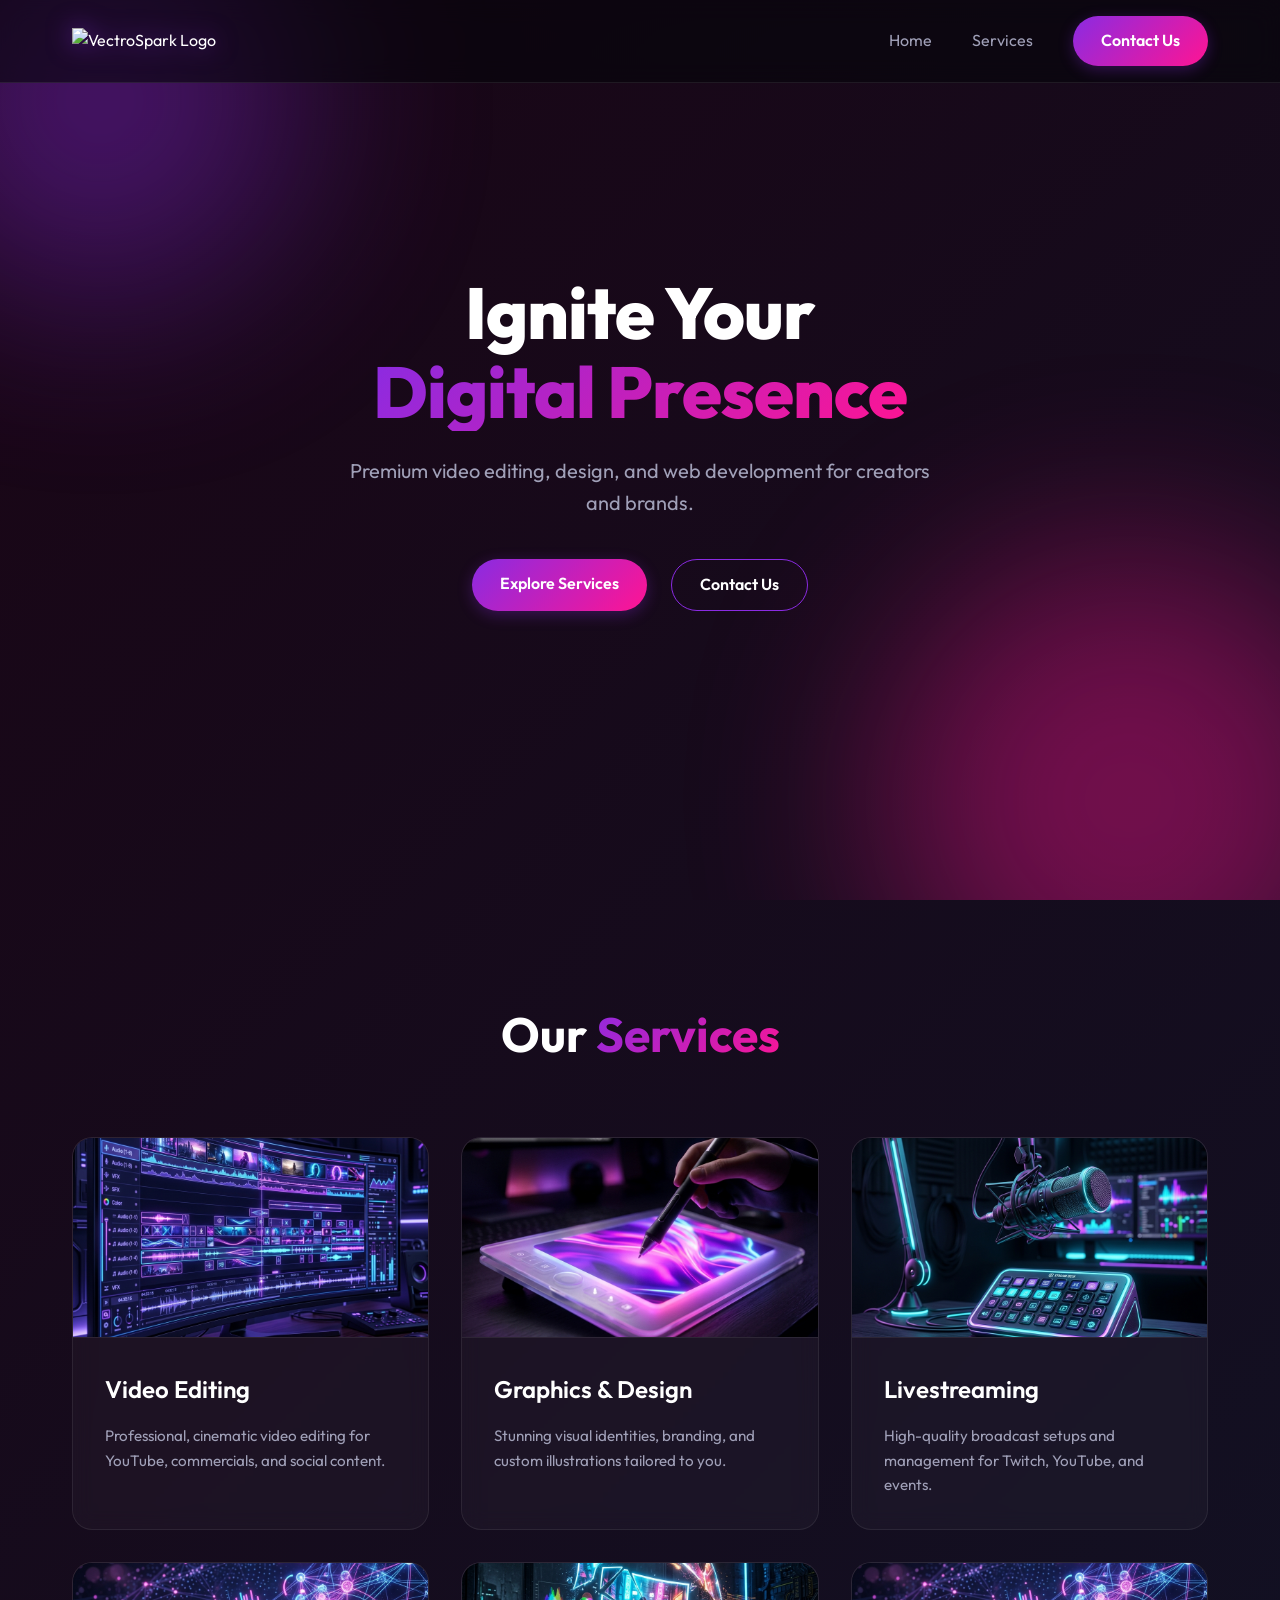
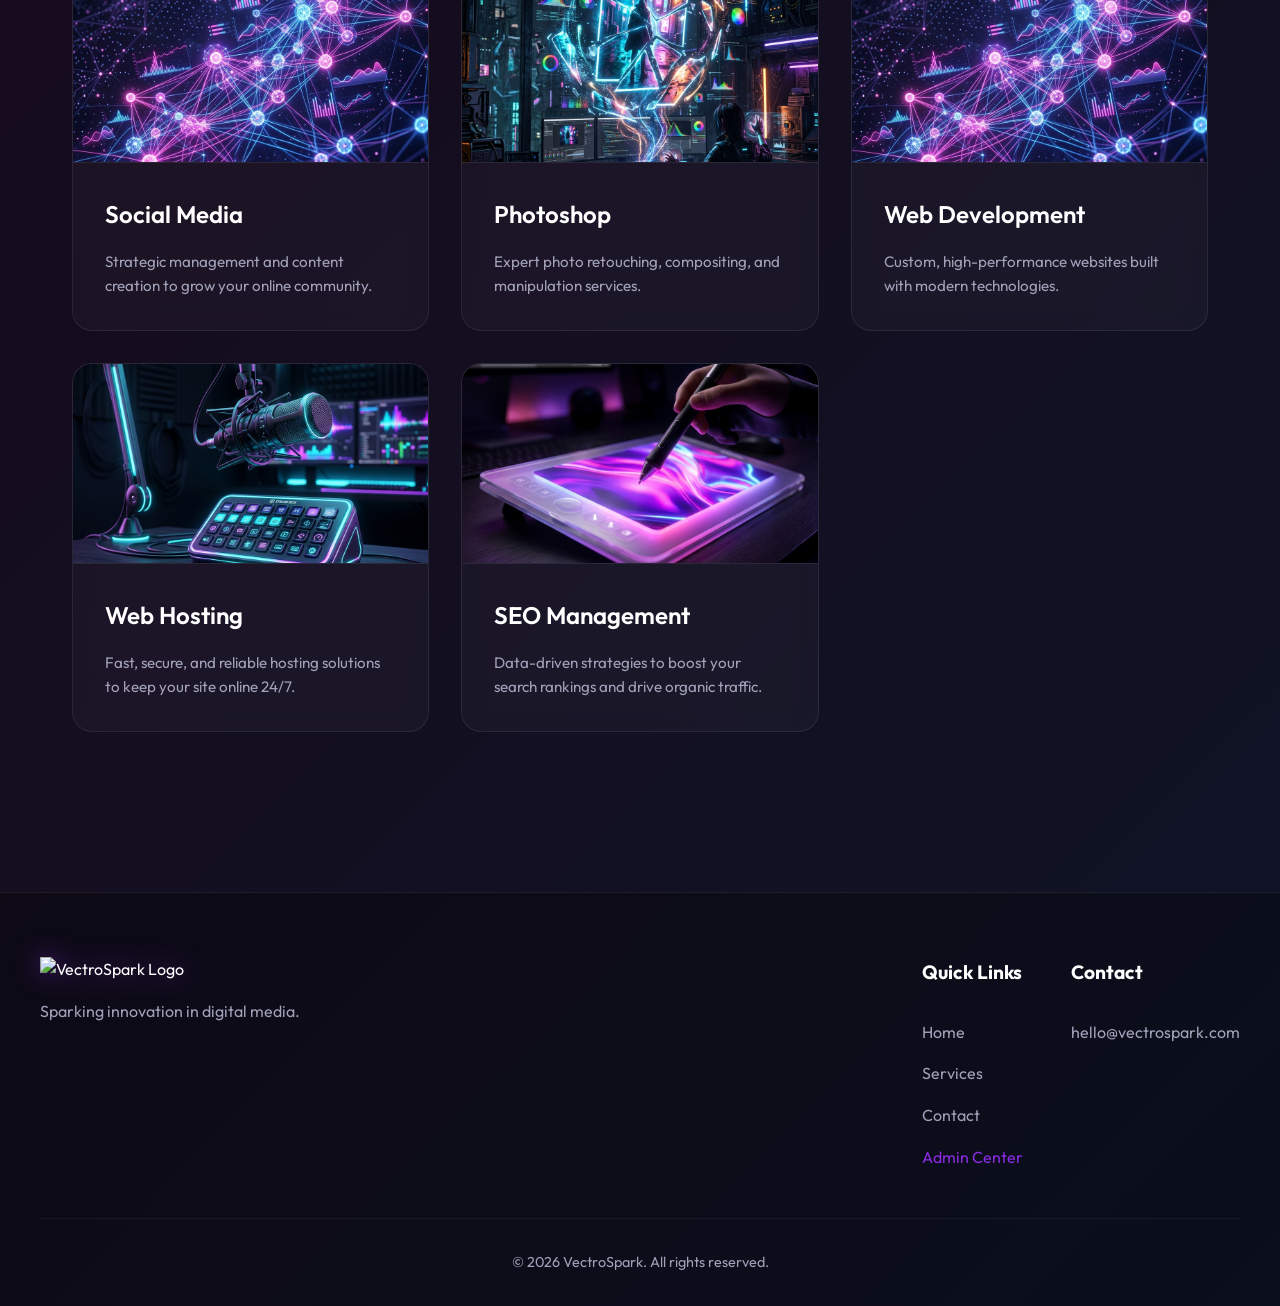
==== index.html @ 47b65986 "Design overhaul: Added moving gradient background, doubled logo size, and replaced emojis with AI-ge" ====
<!DOCTYPE html>
<html lang="en">
<head>
    <meta charset="UTF-8">
    <meta name="viewport" content="width=device-width, initial-scale=1.0">
    <meta name="description" content="VectroSpark - Premium Media, Design & Web Services. Elevate your digital presence.">
    <title>VectroSpark | Digital Media & Creative Agency</title>
    <link rel="stylesheet" href="./style.css">
    <link href="https://fonts.googleapis.com/css2?family=Outfit:wght@300;400;600;800&display=swap" rel="stylesheet">
</head>
<body>
    <div id="navbar-placeholder"></div>

    <header id="home" class="hero section">
        <div class="hero-content">
            <h1 class="animate-up">Ignite Your <span class="gradient-text">Digital Presence</span></h1>
            <p class="animate-up delay-1">Premium video editing, design, and web development for creators and brands.</p>
            <div class="hero-buttons animate-up delay-2">
                <a href="#services" class="btn-primary">Explore Services</a>
                <a href="contact.html" class="btn-secondary">Contact Us</a>
            </div>
        </div>
        <div class="hero-visual animate-fade">
            <div class="glow-orb orb-1"></div>
            <div class="glow-orb orb-2"></div>
        </div>
    </header>

    <section id="services" class="services-section section">
        <div class="container">
            <h2 class="section-title">Our <span class="gradient-text">Services</span></h2>
            <div class="services-grid">
                <!-- Service Cards -->
                <a href="services/video-editing.html" class="service-card hidden">
                    <img src="assets/video-editing.png" alt="Video Editing" class="card-img">
                    <div class="card-content">
                        <h3>Video Editing</h3>
                        <p>Professional, cinematic video editing for YouTube, commercials, and social content.</p>
                    </div>
                </a>
                <a href="services/graphics-design.html" class="service-card hidden">
                    <img src="assets/graphics-design.png" alt="Graphics & Design" class="card-img">
                    <div class="card-content">
                        <h3>Graphics & Design</h3>
                        <p>Stunning visual identities, branding, and custom illustrations tailored to you.</p>
                    </div>
                </a>
                <a href="services/livestreaming.html" class="service-card hidden">
                    <img src="assets/livestreaming.png" alt="Livestreaming" class="card-img">
                    <div class="card-content">
                        <h3>Livestreaming</h3>
                        <p>High-quality broadcast setups and management for Twitch, YouTube, and events.</p>
                    </div>
                </a>
                <a href="services/social-media.html" class="service-card hidden">
                    <img src="assets/social-media.png" alt="Social Media" class="card-img">
                    <div class="card-content">
                        <h3>Social Media</h3>
                        <p>Strategic management and content creation to grow your online community.</p>
                    </div>
                </a>
                <a href="services/photoshop.html" class="service-card hidden">
                    <img src="assets/photoshop.png" alt="Photoshop" class="card-img">
                    <div class="card-content">
                        <h3>Photoshop</h3>
                        <p>Expert photo retouching, compositing, and manipulation services.</p>
                    </div>
                </a>
                <a href="services/web-development.html" class="service-card hidden">
                    <img src="assets/social-media.png" alt="Web Development" class="card-img">
                    <div class="card-content">
                        <h3>Web Development</h3>
                        <p>Custom, high-performance websites built with modern technologies.</p>
                    </div>
                </a>
                <a href="services/web-hosting.html" class="service-card hidden">
                    <img src="assets/livestreaming.png" alt="Web Hosting" class="card-img">
                    <div class="card-content">
                        <h3>Web Hosting</h3>
                        <p>Fast, secure, and reliable hosting solutions to keep your site online 24/7.</p>
                    </div>
                </a>
                <a href="services/seo-management.html" class="service-card hidden">
                    <img src="assets/graphics-design.png" alt="SEO Management" class="card-img">
                    <div class="card-content">
                        <h3>SEO Management</h3>
                        <p>Data-driven strategies to boost your search rankings and drive organic traffic.</p>
                    </div>
                </a>
            </div>
        </div>
    </section>

    <div id="footer-placeholder"></div>

    <script src="./components.js"></script>
    <script src="./script.js"></script>
</body>
</html>
---- style.css ----
/* Base & Tokens */
:root {
    --bg-color: #05050a;
    --text-primary: #ffffff;
    --text-secondary: #a0a0b8;
    --accent-1: #8a2be2; /* Purple */
    --accent-2: #ff1493; /* Pink */
    --accent-3: #00ffff; /* Cyan */
    --gradient-primary: linear-gradient(135deg, var(--accent-1), var(--accent-2));
    --gradient-glow: linear-gradient(135deg, rgba(138, 43, 226, 0.5), rgba(255, 20, 147, 0.5));
    --glass-bg: rgba(255, 255, 255, 0.03);
    --glass-border: rgba(255, 255, 255, 0.08);
    --transition-smooth: all 0.4s cubic-bezier(0.175, 0.885, 0.32, 1.275);
}

* {
    margin: 0;
    padding: 0;
    box-sizing: border-box;
}

body {
    font-family: 'Outfit', sans-serif;
    background: linear-gradient(-45deg, #05050a, #1a0b2e, #0b1a2e, #1a0515);
    background-size: 400% 400%;
    animation: gradientMesh 15s ease infinite;
    color: var(--text-primary);
    line-height: 1.6;
    overflow-x: hidden;
    scroll-behavior: smooth;
}

@keyframes gradientMesh {
    0% { background-position: 0% 50%; }
    50% { background-position: 100% 50%; }
    100% { background-position: 0% 50%; }
}

a {
    text-decoration: none;
    color: inherit;
}

ul {
    list-style: none;
}

.container {
    max-width: 1200px;
    margin: 0 auto;
    padding: 0 2rem;
}

.section {
    padding: 6rem 0;
}

.gradient-text {
    background: var(--gradient-primary);
    -webkit-background-clip: text;
    -webkit-text-fill-color: transparent;
    display: inline-block;
}

/* Glassmorphism Navbar */
.glass-nav {
    position: fixed;
    top: 0;
    width: 100%;
    z-index: 1000;
    background: rgba(5, 5, 10, 0.6);
    backdrop-filter: blur(12px);
    -webkit-backdrop-filter: blur(12px);
    border-bottom: 1px solid var(--glass-border);
    transition: all 0.3s ease;
}

.nav-container {
    display: flex;
    justify-content: space-between;
    align-items: center;
    max-width: 1200px;
    margin: 0 auto;
    padding: 1rem 2rem;
}

.logo img {
    height: 80px; /* Increased from 40px for visibility */
    filter: drop-shadow(0 0 12px rgba(138, 43, 226, 0.6));
    transition: transform 0.3s ease;
}
.logo img:hover {
    transform: scale(1.05);
}

.nav-links {
    display: flex;
    align-items: center;
    gap: 2.5rem;
}

.nav-links a:not(.btn-primary) {
    font-size: 1rem;
    font-weight: 400;
    color: var(--text-secondary);
    transition: color 0.3s ease;
}

.nav-links a:not(.btn-primary):hover {
    color: var(--text-primary);
    text-shadow: 0 0 8px rgba(255, 255, 255, 0.4);
}

/* Buttons */
.btn-primary {
    background: var(--gradient-primary);
    color: white;
    padding: 0.75rem 1.75rem;
    border-radius: 30px;
    font-weight: 600;
    transition: var(--transition-smooth);
    box-shadow: 0 4px 15px rgba(138, 43, 226, 0.3);
    display: inline-block;
}

.btn-primary:hover {
    transform: translateY(-2px) scale(1.05);
    box-shadow: 0 6px 20px rgba(255, 20, 147, 0.5);
}

.btn-secondary {
    background: transparent;
    color: white;
    padding: 0.75rem 1.75rem;
    border-radius: 30px;
    font-weight: 600;
    border: 1px solid var(--accent-1);
    transition: var(--transition-smooth);
    display: inline-block;
}

.btn-secondary:hover {
    background: rgba(138, 43, 226, 0.1);
    border-color: var(--accent-2);
    box-shadow: 0 0 15px rgba(255, 20, 147, 0.2);
}

/* Hero Section */
.hero {
    min-height: 100vh;
    display: flex;
    align-items: center;
    justify-content: center;
    position: relative;
    padding-top: 80px;
    overflow: hidden;
}

.hero-content {
    text-align: center;
    z-index: 10;
    max-width: 800px;
    padding: 0 2rem;
}

.hero h1 {
    font-size: 4.5rem;
    font-weight: 800;
    line-height: 1.1;
    margin-bottom: 1.5rem;
    letter-spacing: -1px;
}

.hero p {
    font-size: 1.25rem;
    color: var(--text-secondary);
    margin-bottom: 2.5rem;
    max-width: 600px;
    margin-left: auto;
    margin-right: auto;
}

.hero-buttons {
    display: flex;
    gap: 1.5rem;
    justify-content: center;
}

.hero-visual {
    position: absolute;
    top: 0;
    left: 0;
    width: 100%;
    height: 100%;
    z-index: 1;
    pointer-events: none;
}

.glow-orb {
    position: absolute;
    border-radius: 50%;
    filter: blur(100px);
    opacity: 0.4;
    animation: float 10s infinite alternate ease-in-out;
}

.orb-1 {
    width: 400px;
    height: 400px;
    background: var(--accent-1);
    top: -100px;
    left: -100px;
}

.orb-2 {
    width: 500px;
    height: 500px;
    background: var(--accent-2);
    bottom: -150px;
    right: -100px;
    animation-delay: -5s;
}

@keyframes float {
    0% { transform: translate(0, 0) scale(1); }
    100% { transform: translate(50px, 50px) scale(1.1); }
}

/* Services Section */
.services-section {
    position: relative;
    z-index: 10;
}

.section-title {
    text-align: center;
    font-size: 3rem;
    margin-bottom: 4rem;
}

.services-grid {
    display: grid;
    grid-template-columns: repeat(auto-fit, minmax(280px, 1fr));
    gap: 2rem;
}

.service-card {
    background: var(--glass-bg);
    border: 1px solid var(--glass-border);
    border-radius: 20px;
    padding: 0; /* Removed padding to allow image to span width */
    backdrop-filter: blur(10px);
    -webkit-backdrop-filter: blur(10px);
    transition: var(--transition-smooth);
    position: relative;
    overflow: hidden;
    display: flex;
    flex-direction: column;
}

.service-card .card-img {
    width: 100%;
    height: 200px;
    object-fit: cover;
    border-bottom: 1px solid var(--glass-border);
    transition: transform 0.5s ease;
}

.service-card:hover .card-img {
    transform: scale(1.05);
}

.service-card .card-content {
    padding: 2rem;
}

.service-card h3 {
    font-size: 1.5rem;
    margin-bottom: 1rem;
    font-weight: 600;
}

.service-card p {
    color: var(--text-secondary);
    font-size: 0.95rem;
}

/* Footer */
.footer {
    border-top: 1px solid var(--glass-border);
    padding: 4rem 2rem 2rem;
    background: rgba(0, 0, 0, 0.3);
    margin-top: 4rem;
}

.footer-container {
    max-width: 1200px;
    margin: 0 auto;
    display: flex;
    flex-wrap: wrap;
    justify-content: space-between;
    gap: 3rem;
}

.footer-brand {
    flex: 1 1 300px;
}

.footer-logo {
    height: 80px; /* Increased from 40px for visibility */
    margin-bottom: 1rem;
    filter: drop-shadow(0 0 12px rgba(138, 43, 226, 0.6));
}

.footer-brand p {
    color: var(--text-secondary);
}

.footer-links, .footer-contact {
    display: flex;
    flex-direction: column;
    gap: 1rem;
}

.footer h3 {
    font-size: 1.2rem;
    margin-bottom: 1rem;
    color: var(--text-primary);
}

.footer-links a {
    color: var(--text-secondary);
    transition: color 0.3s ease;
}

.footer-links a:hover {
    color: var(--accent-3);
}

.footer-contact p {
    color: var(--text-secondary);
}

.footer-bottom {
    max-width: 1200px;
    margin: 3rem auto 0;
    text-align: center;
    padding-top: 2rem;
    border-top: 1px solid rgba(255, 255, 255, 0.05);
    color: var(--text-secondary);
    font-size: 0.9rem;
}

/* Animations */
.animate-up {
    opacity: 0;
    transform: translateY(30px);
    animation: fadeUp 0.8s forwards cubic-bezier(0.2, 0.8, 0.2, 1);
}

.animate-up.delay-1 { animation-delay: 0.2s; }
.animate-up.delay-2 { animation-delay: 0.4s; }

.animate-fade {
    opacity: 0;
    animation: fadeIn 1.5s forwards ease-in-out;
}

.hidden {
    opacity: 0;
    transform: translateY(30px);
    transition: all 0.8s cubic-bezier(0.2, 0.8, 0.2, 1);
}

.show {
    opacity: 1;
    transform: translateY(0);
}

@keyframes fadeUp {
    to {
        opacity: 1;
        transform: translateY(0);
    }
}

@keyframes fadeIn {
    to {
        opacity: 1;
    }
}

/* Responsive */
@media (max-width: 768px) {
    .hero h1 { font-size: 3rem; }
    .hero p { font-size: 1.1rem; }
    .nav-links { display: none; /* simple mobile hide for now */ }
}
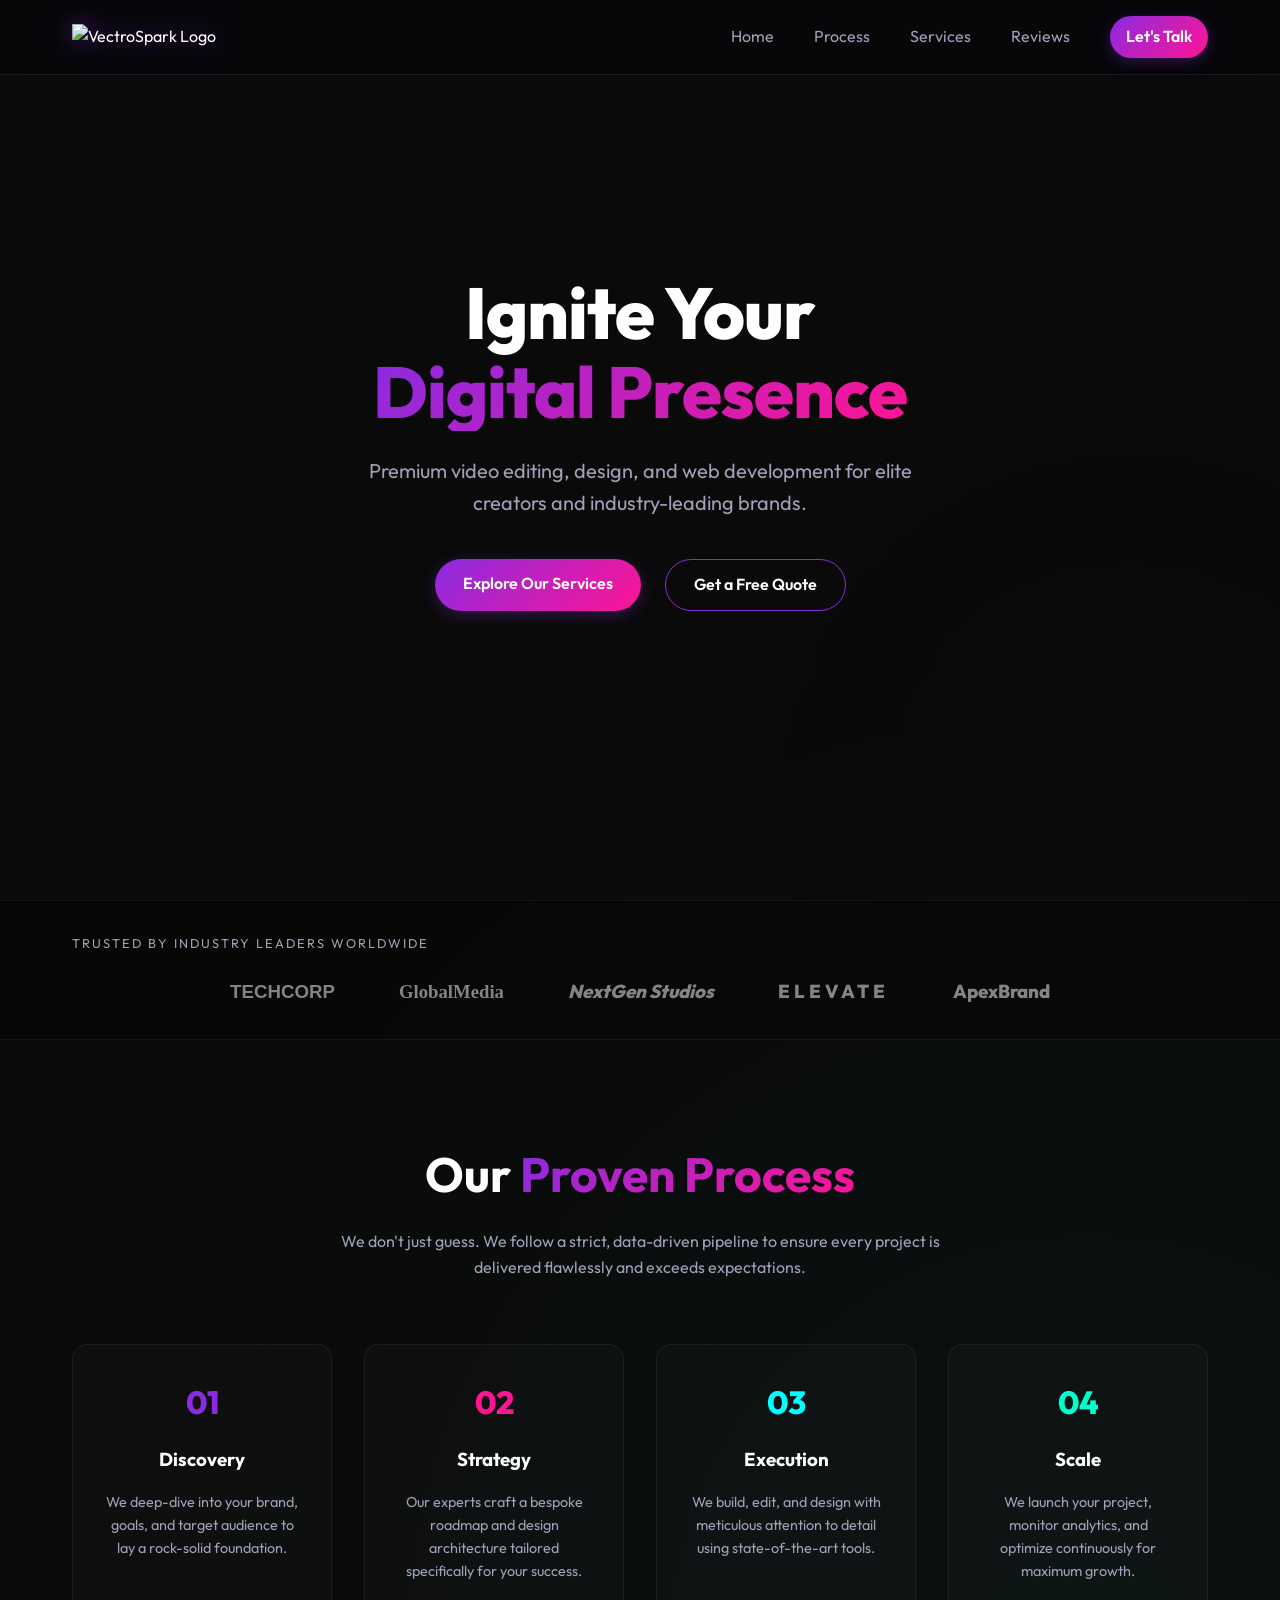
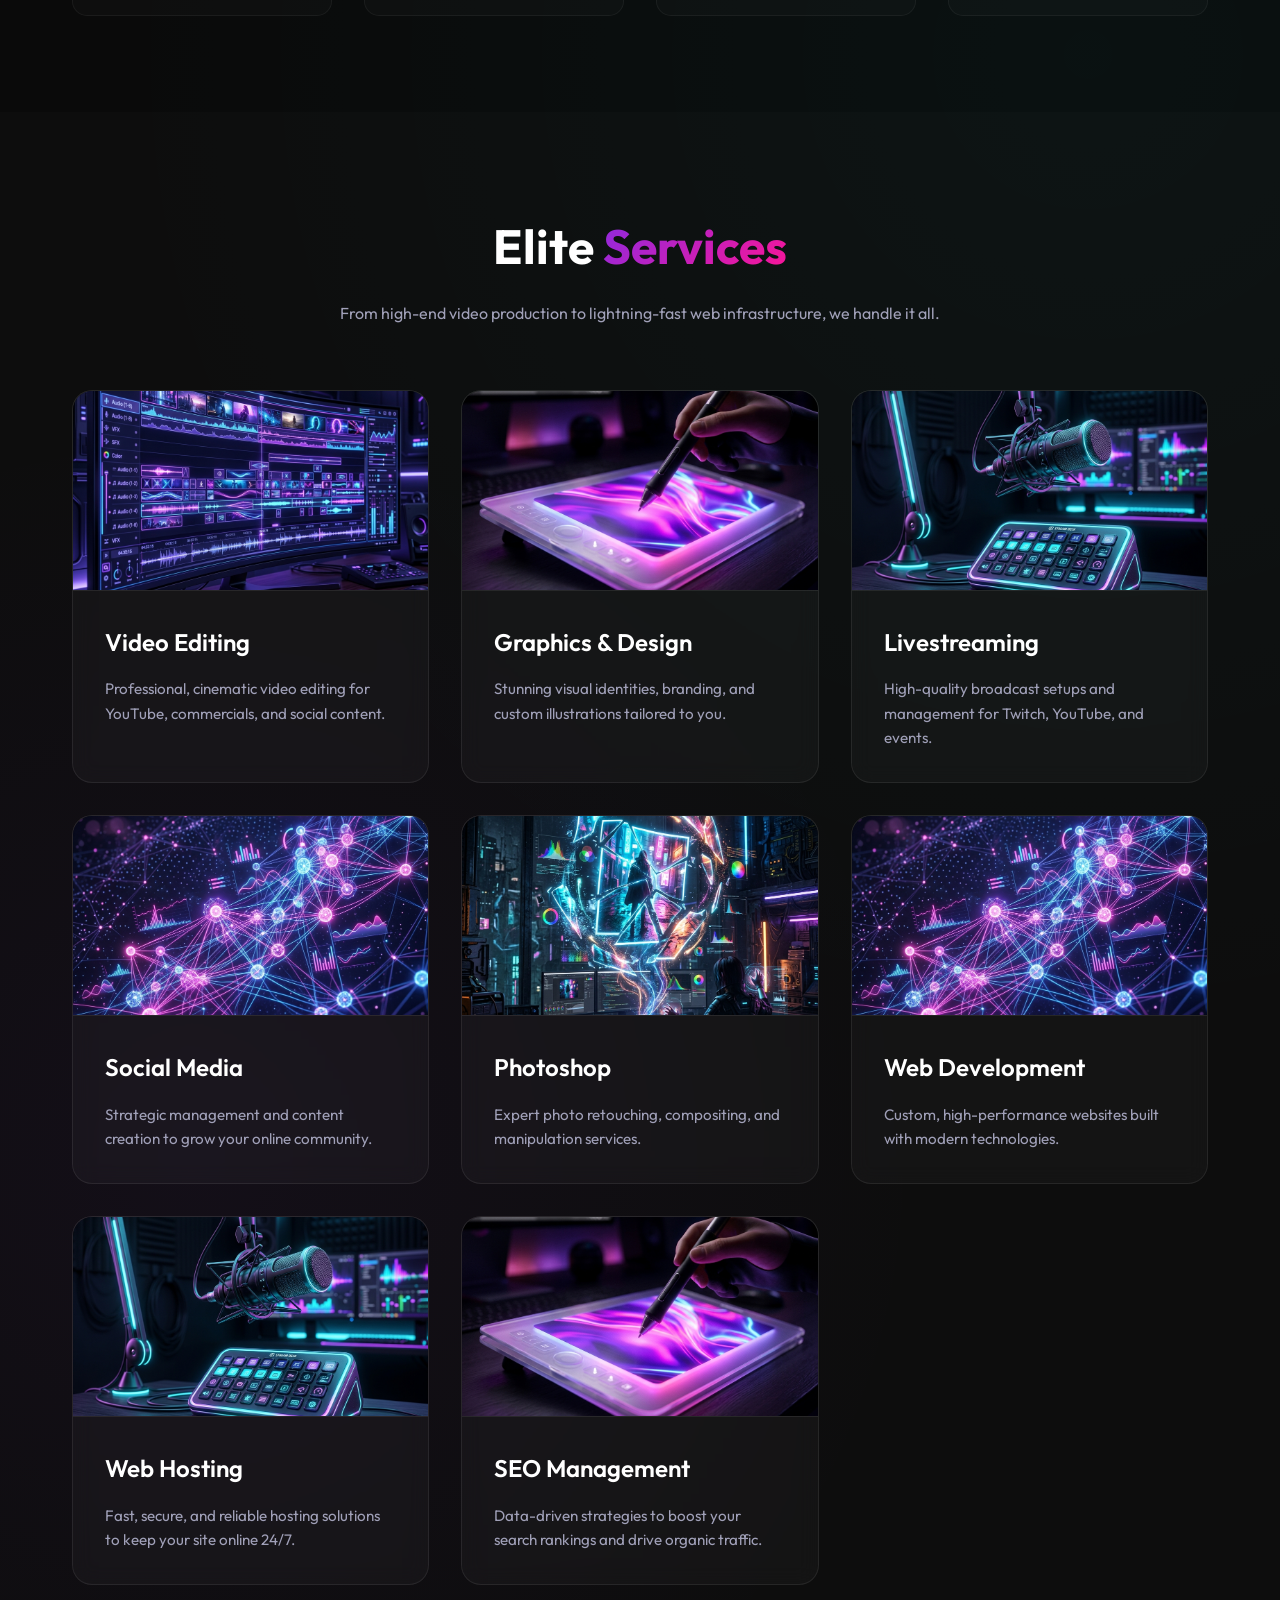
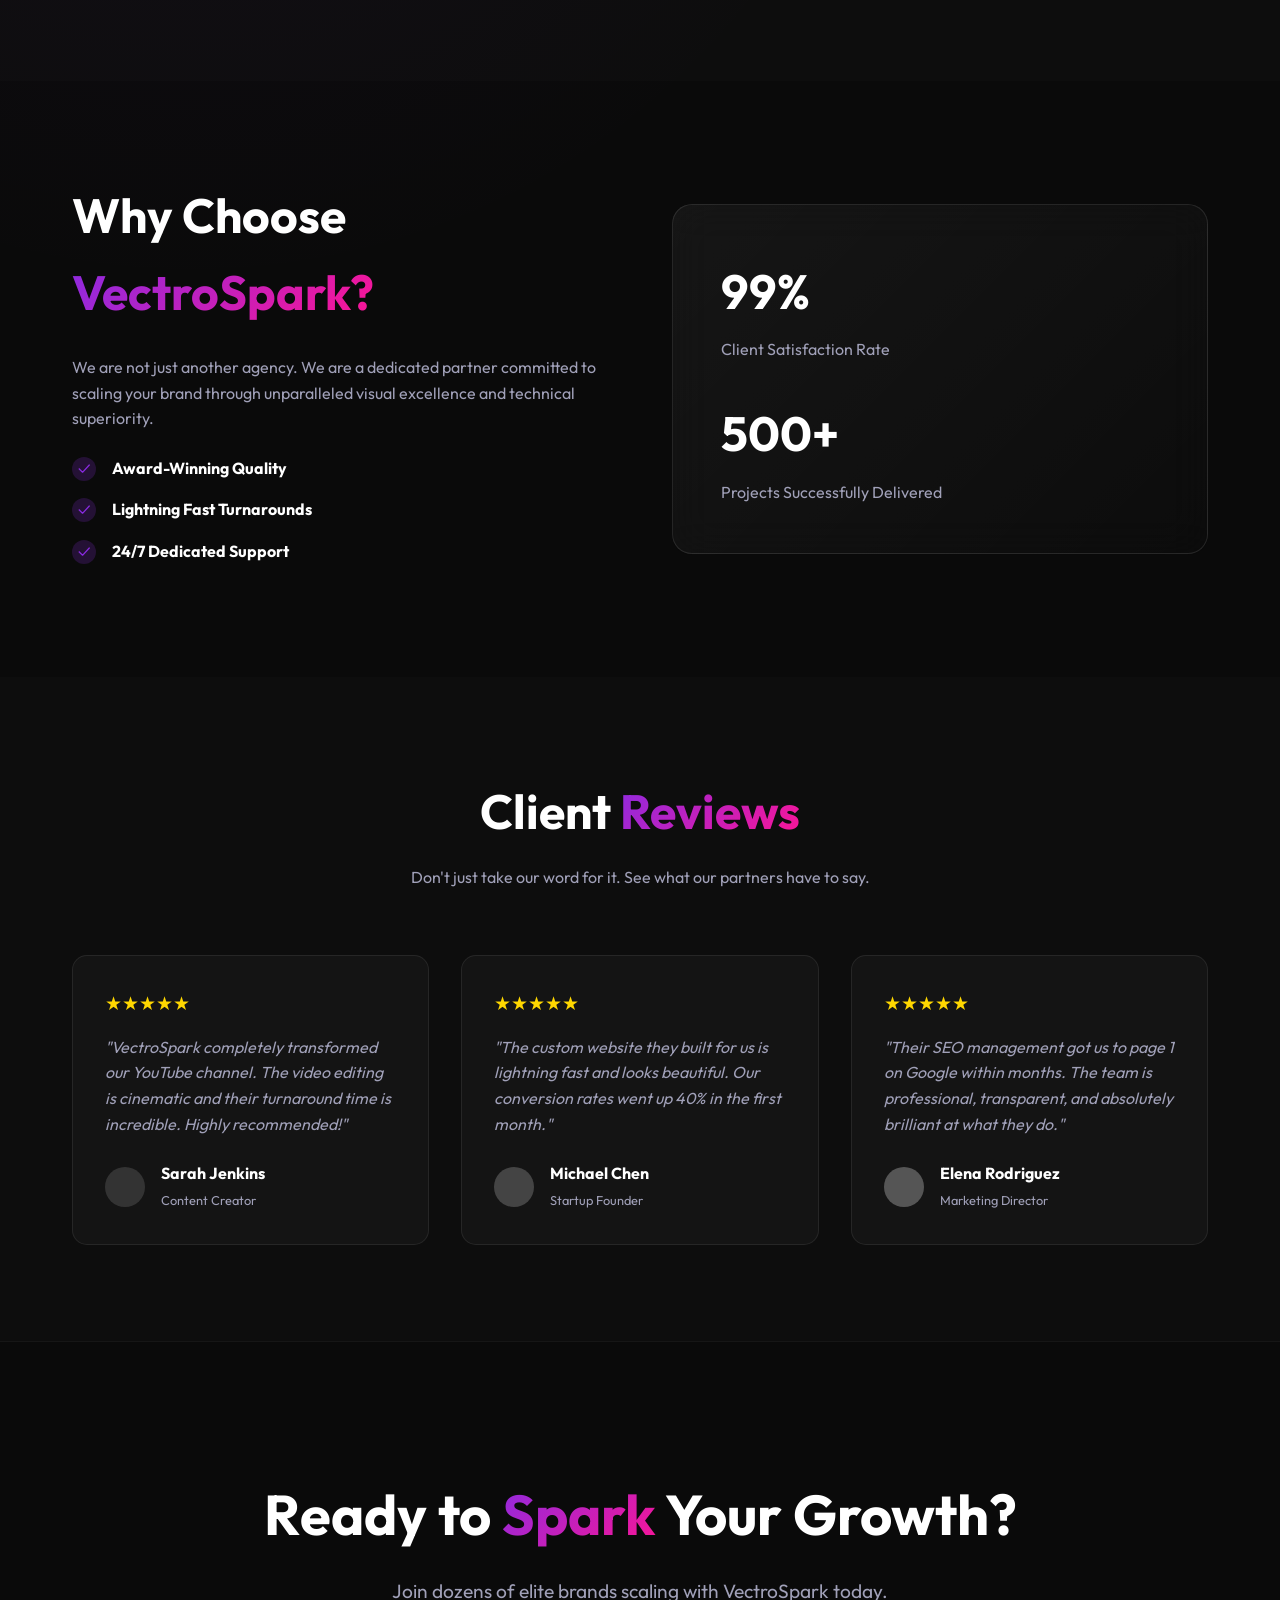
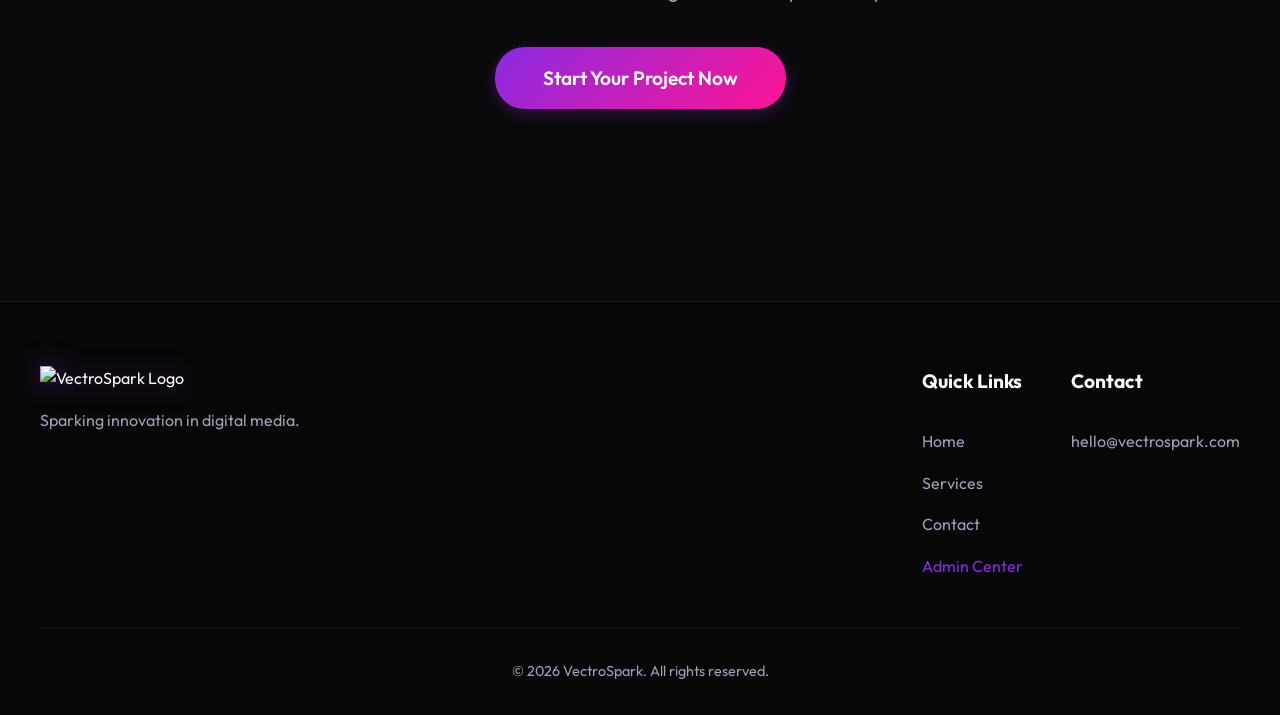
==== commit e9ca7539: "Content expansion: Added Obsidian background, Trusted By, Proven Process, Reviews, and expanded menu" ====
--- a/index.html
+++ b/index.html
@@ -5,32 +5,83 @@
     <meta name="viewport" content="width=device-width, initial-scale=1.0">
     <meta name="description" content="VectroSpark - Premium Media, Design & Web Services. Elevate your digital presence.">
     <title>VectroSpark | Digital Media & Creative Agency</title>
-    <link rel="stylesheet" href="./style.css">
+    <link rel="stylesheet" href="style.css">
     <link href="https://fonts.googleapis.com/css2?family=Outfit:wght@300;400;600;800&display=swap" rel="stylesheet">
 </head>
 <body>
     <div id="navbar-placeholder"></div>
 
+    <!-- HERO SECTION -->
     <header id="home" class="hero section">
         <div class="hero-content">
             <h1 class="animate-up">Ignite Your <span class="gradient-text">Digital Presence</span></h1>
-            <p class="animate-up delay-1">Premium video editing, design, and web development for creators and brands.</p>
+            <p class="animate-up delay-1">Premium video editing, design, and web development for elite creators and industry-leading brands.</p>
             <div class="hero-buttons animate-up delay-2">
-                <a href="#services" class="btn-primary">Explore Services</a>
-                <a href="contact.html" class="btn-secondary">Contact Us</a>
+                <a href="#services" class="btn-primary">Explore Our Services</a>
+                <a href="contact.html" class="btn-secondary">Get a Free Quote</a>
             </div>
         </div>
         <div class="hero-visual animate-fade">
-            <div class="glow-orb orb-1"></div>
-            <div class="glow-orb orb-2"></div>
+            <!-- Subtle obsidian glowing accents -->
+            <div class="glow-orb orb-1" style="background: rgba(255,255,255,0.02); filter: blur(120px);"></div>
+            <div class="glow-orb orb-2" style="background: rgba(138,43,226,0.05); filter: blur(150px);"></div>
         </div>
     </header>
 
-    <section id="services" class="services-section section">
-        <div class="container">
-            <h2 class="section-title">Our <span class="gradient-text">Services</span></h2>
+    <!-- TRUSTED BY SECTION -->
+    <section class="trust-section section" style="padding: 2rem 0; border-top: 1px solid rgba(255,255,255,0.05); border-bottom: 1px solid rgba(255,255,255,0.05); background: rgba(0,0,0,0.3);">
+        <div class="container text-center">
+            <p style="color: var(--text-secondary); text-transform: uppercase; letter-spacing: 2px; font-size: 0.8rem; margin-bottom: 1.5rem;">Trusted by industry leaders worldwide</p>
+            <div style="display: flex; justify-content: center; gap: 4rem; flex-wrap: wrap; opacity: 0.5; filter: grayscale(100%);">
+                <h3 style="font-weight: 800; font-family: sans-serif;">TECHCORP</h3>
+                <h3 style="font-weight: 800; font-family: serif;">GlobalMedia</h3>
+                <h3 style="font-weight: 800; font-style: italic;">NextGen Studios</h3>
+                <h3 style="font-weight: 800; letter-spacing: 4px;">ELEVATE</h3>
+                <h3 style="font-weight: 800;">ApexBrand</h3>
+            </div>
+        </div>
+    </section>
+
+    <!-- PROVEN PROCESS -->
+    <section id="process" class="section">
+        <div class="container">
+            <div style="text-align: center; margin-bottom: 4rem;">
+                <h2 class="section-title" style="margin-bottom: 1rem;">Our <span class="gradient-text">Proven Process</span></h2>
+                <p style="color: var(--text-secondary); max-width: 600px; margin: 0 auto;">We don't just guess. We follow a strict, data-driven pipeline to ensure every project is delivered flawlessly and exceeds expectations.</p>
+            </div>
+            <div style="display: grid; grid-template-columns: repeat(auto-fit, minmax(220px, 1fr)); gap: 2rem;">
+                <div style="background: rgba(255,255,255,0.02); border: 1px solid rgba(255,255,255,0.05); padding: 2rem; border-radius: 15px; text-align: center;">
+                    <div style="font-size: 2rem; color: var(--accent-1); margin-bottom: 1rem; font-weight: 800;">01</div>
+                    <h3 style="margin-bottom: 1rem;">Discovery</h3>
+                    <p style="color: var(--text-secondary); font-size: 0.9rem;">We deep-dive into your brand, goals, and target audience to lay a rock-solid foundation.</p>
+                </div>
+                <div style="background: rgba(255,255,255,0.02); border: 1px solid rgba(255,255,255,0.05); padding: 2rem; border-radius: 15px; text-align: center;">
+                    <div style="font-size: 2rem; color: var(--accent-2); margin-bottom: 1rem; font-weight: 800;">02</div>
+                    <h3 style="margin-bottom: 1rem;">Strategy</h3>
+                    <p style="color: var(--text-secondary); font-size: 0.9rem;">Our experts craft a bespoke roadmap and design architecture tailored specifically for your success.</p>
+                </div>
+                <div style="background: rgba(255,255,255,0.02); border: 1px solid rgba(255,255,255,0.05); padding: 2rem; border-radius: 15px; text-align: center;">
+                    <div style="font-size: 2rem; color: var(--accent-3); margin-bottom: 1rem; font-weight: 800;">03</div>
+                    <h3 style="margin-bottom: 1rem;">Execution</h3>
+                    <p style="color: var(--text-secondary); font-size: 0.9rem;">We build, edit, and design with meticulous attention to detail using state-of-the-art tools.</p>
+                </div>
+                <div style="background: rgba(255,255,255,0.02); border: 1px solid rgba(255,255,255,0.05); padding: 2rem; border-radius: 15px; text-align: center;">
+                    <div style="font-size: 2rem; color: #00ffcc; margin-bottom: 1rem; font-weight: 800;">04</div>
+                    <h3 style="margin-bottom: 1rem;">Scale</h3>
+                    <p style="color: var(--text-secondary); font-size: 0.9rem;">We launch your project, monitor analytics, and optimize continuously for maximum growth.</p>
+                </div>
+            </div>
+        </div>
+    </section>
+
+    <!-- SERVICES -->
+    <section id="services" class="services-section section" style="background: rgba(255,255,255,0.01);">
+        <div class="container">
+            <div style="text-align: center; margin-bottom: 4rem;">
+                <h2 class="section-title" style="margin-bottom: 1rem;">Elite <span class="gradient-text">Services</span></h2>
+                <p style="color: var(--text-secondary); max-width: 600px; margin: 0 auto;">From high-end video production to lightning-fast web infrastructure, we handle it all.</p>
+            </div>
             <div class="services-grid">
-                <!-- Service Cards -->
                 <a href="services/video-editing.html" class="service-card hidden">
                     <img src="assets/video-editing.png" alt="Video Editing" class="card-img">
                     <div class="card-content">
@@ -91,9 +142,101 @@
         </div>
     </section>
 
+    <!-- WHY CHOOSE US -->
+    <section class="section">
+        <div class="container">
+            <div style="display: flex; flex-wrap: wrap; gap: 4rem; align-items: center;">
+                <div style="flex: 1; min-width: 300px;">
+                    <h2 class="section-title" style="text-align: left; margin-bottom: 1.5rem;">Why Choose <span class="gradient-text">VectroSpark?</span></h2>
+                    <p style="color: var(--text-secondary); margin-bottom: 1.5rem;">We are not just another agency. We are a dedicated partner committed to scaling your brand through unparalleled visual excellence and technical superiority.</p>
+                    <ul style="list-style: none; padding: 0;">
+                        <li style="margin-bottom: 1rem; display: flex; align-items: center; gap: 1rem;">
+                            <div style="background: rgba(138,43,226,0.2); padding: 5px; border-radius: 50%; width: 24px; height: 24px; display: flex; align-items: center; justify-content: center; color: var(--accent-1);">✓</div>
+                            <strong>Award-Winning Quality</strong>
+                        </li>
+                        <li style="margin-bottom: 1rem; display: flex; align-items: center; gap: 1rem;">
+                            <div style="background: rgba(138,43,226,0.2); padding: 5px; border-radius: 50%; width: 24px; height: 24px; display: flex; align-items: center; justify-content: center; color: var(--accent-1);">✓</div>
+                            <strong>Lightning Fast Turnarounds</strong>
+                        </li>
+                        <li style="margin-bottom: 1rem; display: flex; align-items: center; gap: 1rem;">
+                            <div style="background: rgba(138,43,226,0.2); padding: 5px; border-radius: 50%; width: 24px; height: 24px; display: flex; align-items: center; justify-content: center; color: var(--accent-1);">✓</div>
+                            <strong>24/7 Dedicated Support</strong>
+                        </li>
+                    </ul>
+                </div>
+                <div style="flex: 1; min-width: 300px; position: relative;">
+                    <div style="background: linear-gradient(135deg, rgba(255,255,255,0.05), rgba(255,255,255,0.01)); padding: 3rem; border-radius: 20px; border: 1px solid rgba(255,255,255,0.1); backdrop-filter: blur(20px);">
+                        <h3 style="font-size: 3rem; margin-bottom: 0.5rem; color: white;">99%</h3>
+                        <p style="color: var(--text-secondary); margin-bottom: 2rem;">Client Satisfaction Rate</p>
+                        <h3 style="font-size: 3rem; margin-bottom: 0.5rem; color: white;">500+</h3>
+                        <p style="color: var(--text-secondary);">Projects Successfully Delivered</p>
+                    </div>
+                </div>
+            </div>
+        </div>
+    </section>
+
+    <!-- TESTIMONIALS / REVIEWS -->
+    <section id="reviews" class="section" style="background: rgba(255,255,255,0.01);">
+        <div class="container">
+            <div style="text-align: center; margin-bottom: 4rem;">
+                <h2 class="section-title" style="margin-bottom: 1rem;">Client <span class="gradient-text">Reviews</span></h2>
+                <p style="color: var(--text-secondary); max-width: 600px; margin: 0 auto;">Don't just take our word for it. See what our partners have to say.</p>
+            </div>
+            <div style="display: grid; grid-template-columns: repeat(auto-fit, minmax(300px, 1fr)); gap: 2rem;">
+                
+                <div style="background: var(--glass-bg); border: 1px solid var(--glass-border); padding: 2rem; border-radius: 15px;">
+                    <div style="color: gold; margin-bottom: 1rem; font-size: 1.2rem;">★★★★★</div>
+                    <p style="font-style: italic; color: var(--text-secondary); margin-bottom: 1.5rem;">"VectroSpark completely transformed our YouTube channel. The video editing is cinematic and their turnaround time is incredible. Highly recommended!"</p>
+                    <div style="display: flex; align-items: center; gap: 1rem;">
+                        <div style="width: 40px; height: 40px; border-radius: 50%; background: #333;"></div>
+                        <div>
+                            <strong style="display: block;">Sarah Jenkins</strong>
+                            <span style="font-size: 0.8rem; color: var(--text-secondary);">Content Creator</span>
+                        </div>
+                    </div>
+                </div>
+
+                <div style="background: var(--glass-bg); border: 1px solid var(--glass-border); padding: 2rem; border-radius: 15px;">
+                    <div style="color: gold; margin-bottom: 1rem; font-size: 1.2rem;">★★★★★</div>
+                    <p style="font-style: italic; color: var(--text-secondary); margin-bottom: 1.5rem;">"The custom website they built for us is lightning fast and looks beautiful. Our conversion rates went up 40% in the first month."</p>
+                    <div style="display: flex; align-items: center; gap: 1rem;">
+                        <div style="width: 40px; height: 40px; border-radius: 50%; background: #444;"></div>
+                        <div>
+                            <strong style="display: block;">Michael Chen</strong>
+                            <span style="font-size: 0.8rem; color: var(--text-secondary);">Startup Founder</span>
+                        </div>
+                    </div>
+                </div>
+
+                <div style="background: var(--glass-bg); border: 1px solid var(--glass-border); padding: 2rem; border-radius: 15px;">
+                    <div style="color: gold; margin-bottom: 1rem; font-size: 1.2rem;">★★★★★</div>
+                    <p style="font-style: italic; color: var(--text-secondary); margin-bottom: 1.5rem;">"Their SEO management got us to page 1 on Google within months. The team is professional, transparent, and absolutely brilliant at what they do."</p>
+                    <div style="display: flex; align-items: center; gap: 1rem;">
+                        <div style="width: 40px; height: 40px; border-radius: 50%; background: #555;"></div>
+                        <div>
+                            <strong style="display: block;">Elena Rodriguez</strong>
+                            <span style="font-size: 0.8rem; color: var(--text-secondary);">Marketing Director</span>
+                        </div>
+                    </div>
+                </div>
+
+            </div>
+        </div>
+    </section>
+
+    <!-- FINAL CTA -->
+    <section class="section" style="text-align: center; border-top: 1px solid rgba(255,255,255,0.05); padding: 8rem 0;">
+        <div class="container">
+            <h2 style="font-size: 3.5rem; margin-bottom: 1rem;">Ready to <span class="gradient-text">Spark</span> Your Growth?</h2>
+            <p style="color: var(--text-secondary); font-size: 1.2rem; margin-bottom: 2.5rem; max-width: 600px; margin-left: auto; margin-right: auto;">Join dozens of elite brands scaling with VectroSpark today.</p>
+            <a href="contact.html" class="btn-primary" style="font-size: 1.2rem; padding: 1rem 3rem;">Start Your Project Now</a>
+        </div>
+    </section>
+
     <div id="footer-placeholder"></div>
 
-    <script src="./components.js"></script>
-    <script src="./script.js"></script>
+    <script src="components.js"></script>
+    <script src="script.js"></script>
 </body>
 </html>
--- a/style.css
+++ b/style.css
@@ -21,19 +21,31 @@
 
 body {
     font-family: 'Outfit', sans-serif;
-    background: linear-gradient(-45deg, #05050a, #1a0b2e, #0b1a2e, #1a0515);
-    background-size: 400% 400%;
-    animation: gradientMesh 15s ease infinite;
+    background-color: #0a0a0a;
+    background-image: 
+        radial-gradient(circle at 15% 50%, rgba(138, 43, 226, 0.05), transparent 25%),
+        radial-gradient(circle at 85% 30%, rgba(0, 255, 255, 0.03), transparent 25%);
     color: var(--text-primary);
     line-height: 1.6;
     overflow-x: hidden;
     scroll-behavior: smooth;
 }
 
-@keyframes gradientMesh {
-    0% { background-position: 0% 50%; }
-    50% { background-position: 100% 50%; }
-    100% { background-position: 0% 50%; }
+.glow-orb {
+    position: absolute;
+    width: 300px;
+    height: 300px;
+    border-radius: 50%;
+    z-index: -1;
+    animation: float 10s ease-in-out infinite;
+}
+.orb-1 { top: -10%; left: -5%; }
+.orb-2 { bottom: -10%; right: -5%; animation-delay: -5s; }
+
+@keyframes float {
+    0% { transform: translateY(0px) scale(1); }
+    50% { transform: translateY(30px) scale(1.1); }
+    100% { transform: translateY(0px) scale(1); }
 }
 
 a {
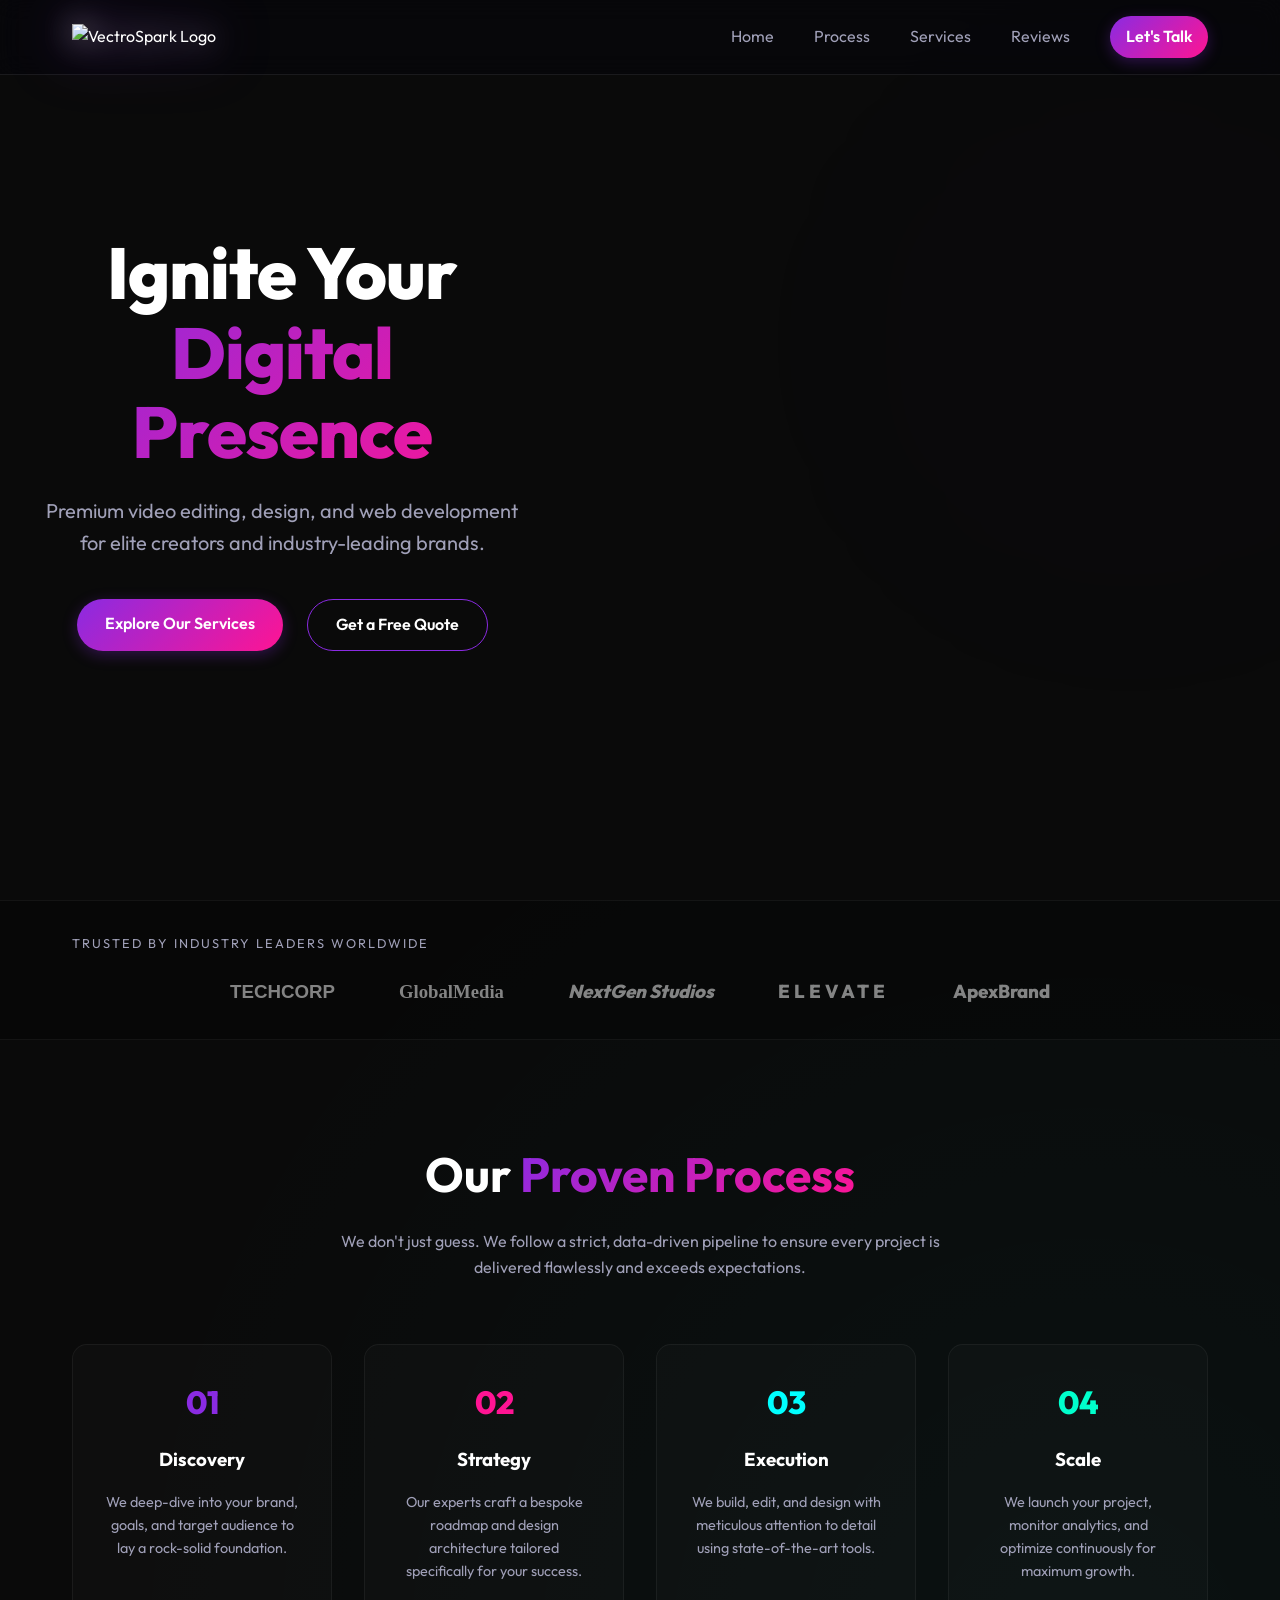
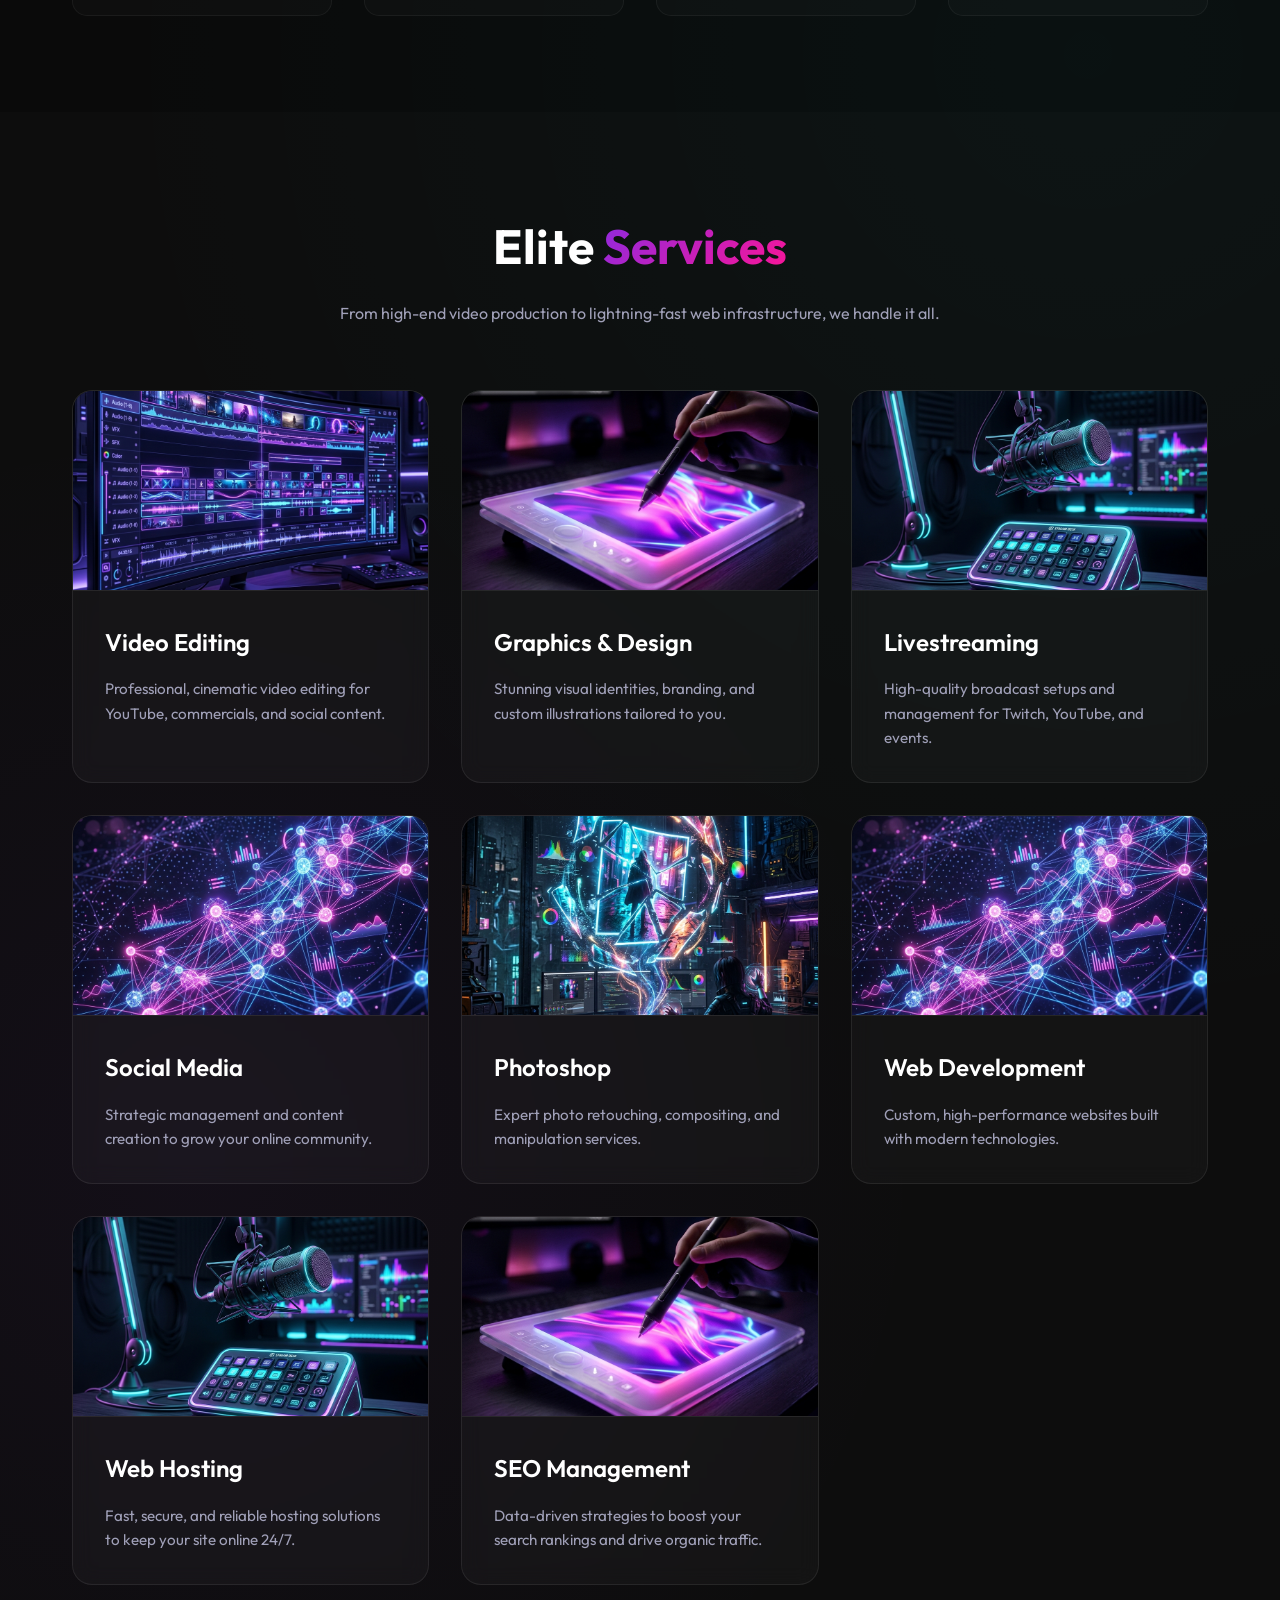
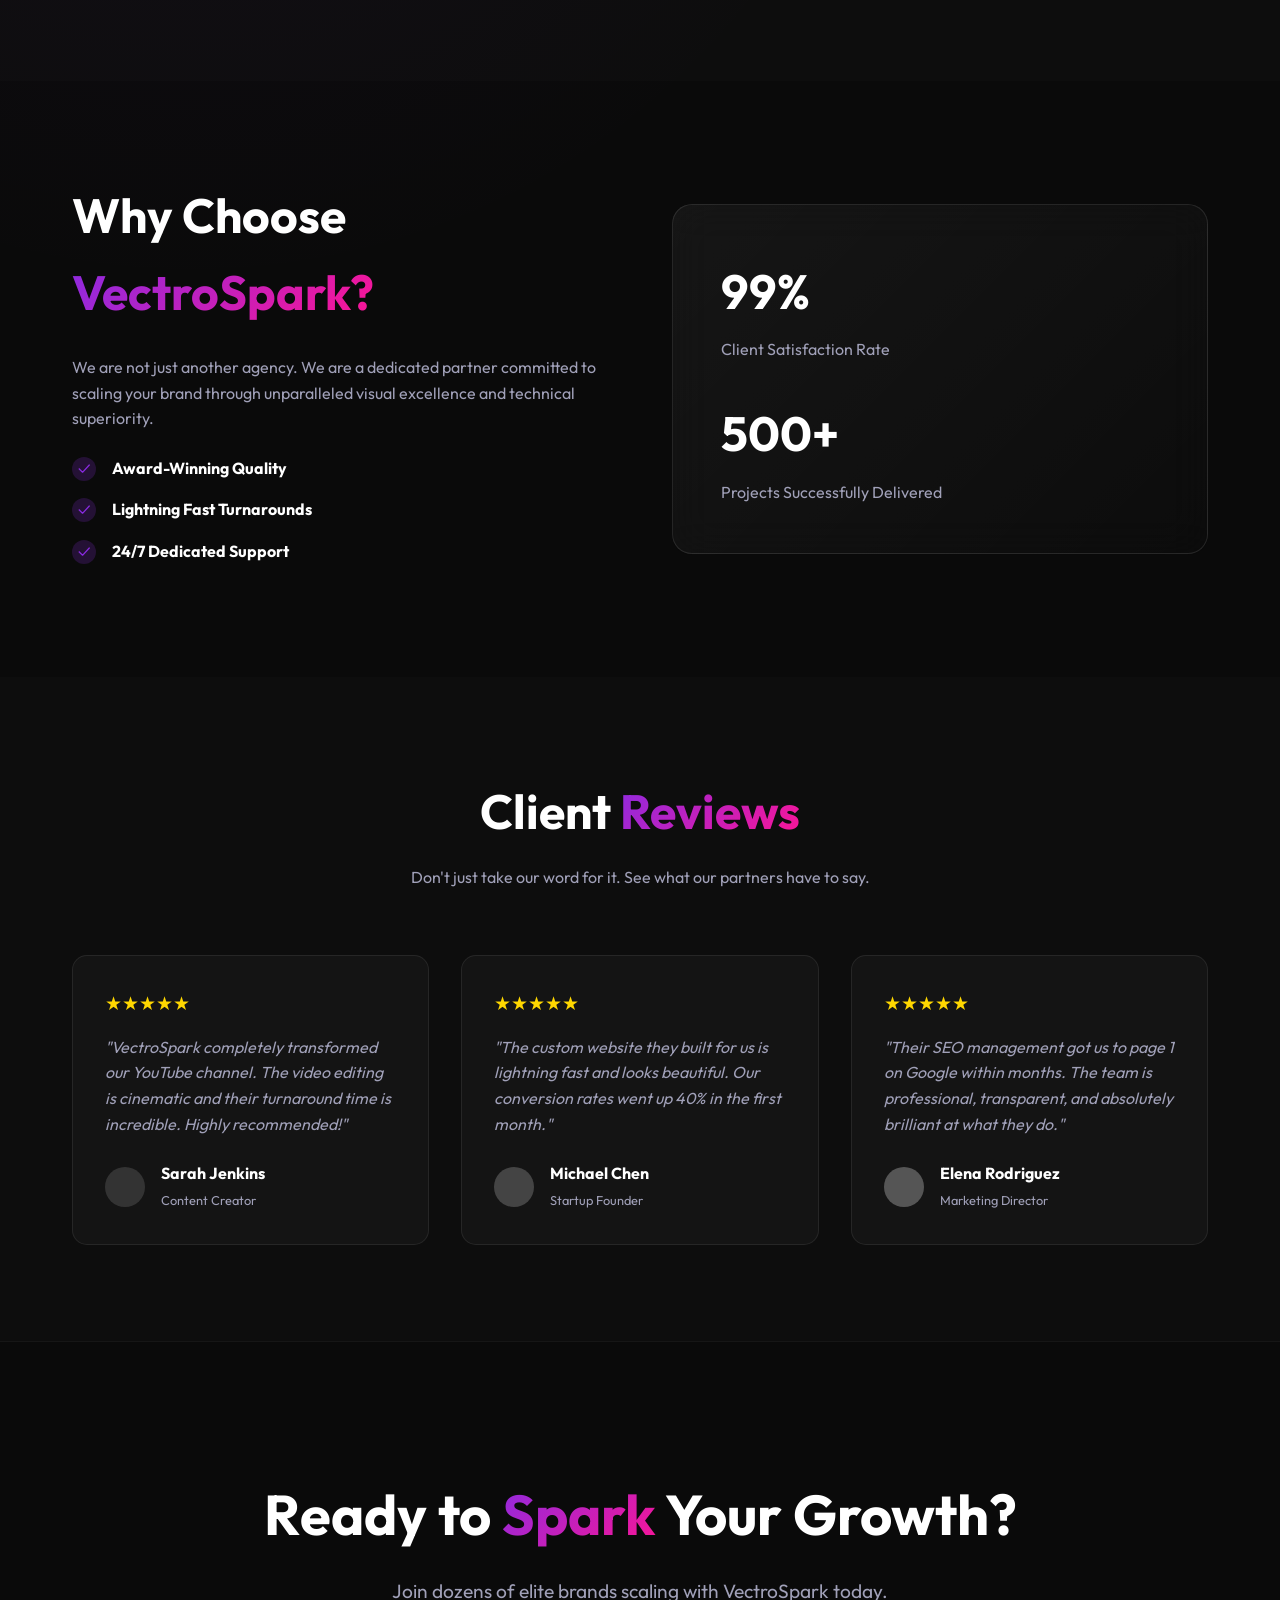
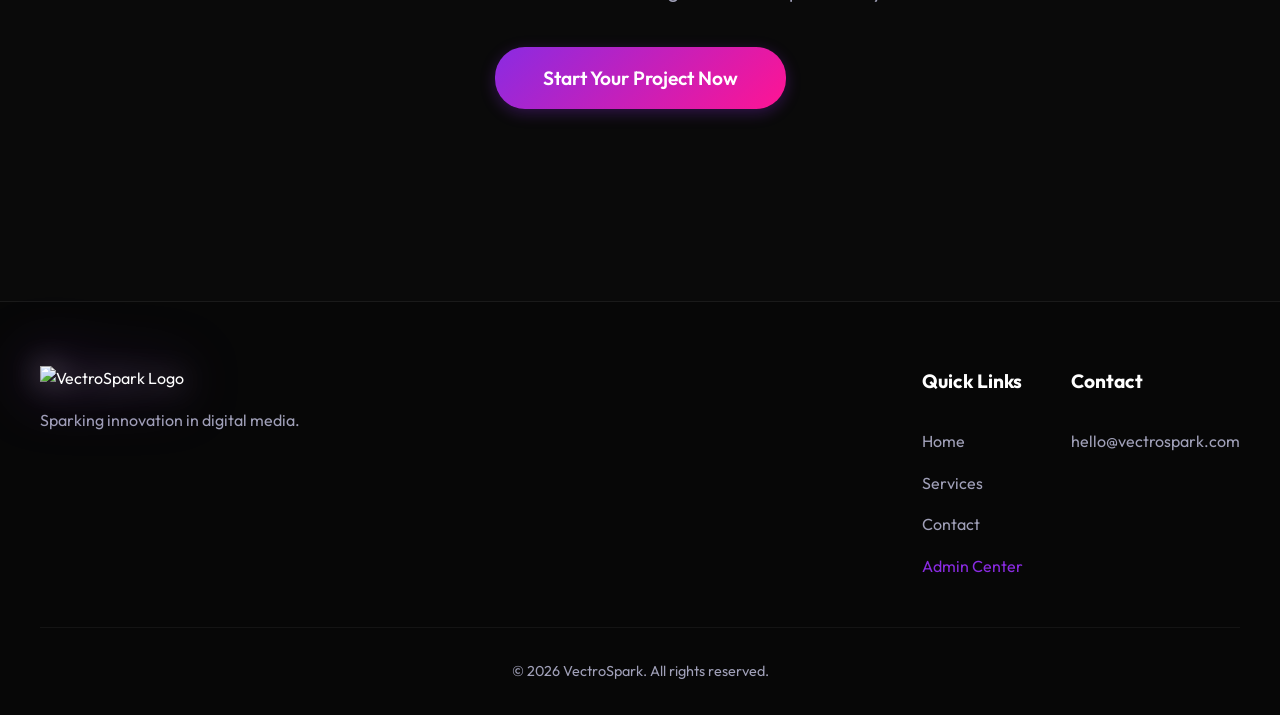
==== commit 314b6d54: "Added image slider background to hero section and massively increased logo size with glow" ====
--- a/index.html
+++ b/index.html
@@ -12,8 +12,13 @@
     <div id="navbar-placeholder"></div>
 
     <!-- HERO SECTION -->
-    <header id="home" class="hero section">
-        <div class="hero-content">
+    <header id="home" class="hero section has-bg-slider">
+        <div class="bg-slider">
+            <div class="slide" style="background-image: url('assets/video-editing.png');"></div>
+            <div class="slide" style="background-image: url('assets/graphics-design.png');"></div>
+            <div class="slide" style="background-image: url('assets/photoshop.png');"></div>
+        </div>
+        <div class="hero-content" style="position: relative; z-index: 10;">
             <h1 class="animate-up">Ignite Your <span class="gradient-text">Digital Presence</span></h1>
             <p class="animate-up delay-1">Premium video editing, design, and web development for elite creators and industry-leading brands.</p>
             <div class="hero-buttons animate-up delay-2">
@@ -21,7 +26,7 @@
                 <a href="contact.html" class="btn-secondary">Get a Free Quote</a>
             </div>
         </div>
-        <div class="hero-visual animate-fade">
+        <div class="hero-visual animate-fade" style="position: relative; z-index: 10;">
             <!-- Subtle obsidian glowing accents -->
             <div class="glow-orb orb-1" style="background: rgba(255,255,255,0.02); filter: blur(120px);"></div>
             <div class="glow-orb orb-2" style="background: rgba(138,43,226,0.05); filter: blur(150px);"></div>
--- a/style.css
+++ b/style.css
@@ -48,6 +48,43 @@
     100% { transform: translateY(0px) scale(1); }
 }
 
+/* Background Slider Styles */
+.has-bg-slider {
+    position: relative;
+    overflow: hidden;
+}
+.bg-slider {
+    position: absolute;
+    top: 0; left: 0; width: 100%; height: 100%;
+    z-index: 1;
+}
+.bg-slider::after {
+    content: '';
+    position: absolute;
+    top: 0; left: 0; width: 100%; height: 100%;
+    background: rgba(10, 10, 10, 0.75); /* Dark overlay to make text pop */
+    z-index: 2;
+}
+.bg-slider .slide {
+    position: absolute;
+    top: 0; left: 0; width: 100%; height: 100%;
+    background-size: cover;
+    background-position: center;
+    opacity: 0;
+    animation: slideFade 15s infinite;
+}
+.bg-slider .slide:nth-child(1) { animation-delay: 0s; }
+.bg-slider .slide:nth-child(2) { animation-delay: 5s; }
+.bg-slider .slide:nth-child(3) { animation-delay: 10s; }
+
+@keyframes slideFade {
+    0% { opacity: 0; transform: scale(1); }
+    10% { opacity: 1; }
+    33% { opacity: 1; }
+    43% { opacity: 0; transform: scale(1.05); }
+    100% { opacity: 0; }
+}
+
 a {
     text-decoration: none;
     color: inherit;
@@ -97,8 +134,8 @@
 }
 
 .logo img {
-    height: 80px; /* Increased from 40px for visibility */
-    filter: drop-shadow(0 0 12px rgba(138, 43, 226, 0.6));
+    height: 120px; /* Massively increased for visibility */
+    filter: drop-shadow(0 0 15px rgba(255, 255, 255, 0.5)) drop-shadow(0 0 30px rgba(138, 43, 226, 0.8));
     transition: transform 0.3s ease;
 }
 .logo img:hover {
@@ -319,9 +356,9 @@
 }
 
 .footer-logo {
-    height: 80px; /* Increased from 40px for visibility */
+    height: 120px; /* Massively increased */
     margin-bottom: 1rem;
-    filter: drop-shadow(0 0 12px rgba(138, 43, 226, 0.6));
+    filter: drop-shadow(0 0 15px rgba(255, 255, 255, 0.5)) drop-shadow(0 0 30px rgba(138, 43, 226, 0.8));
 }
 
 .footer-brand p {
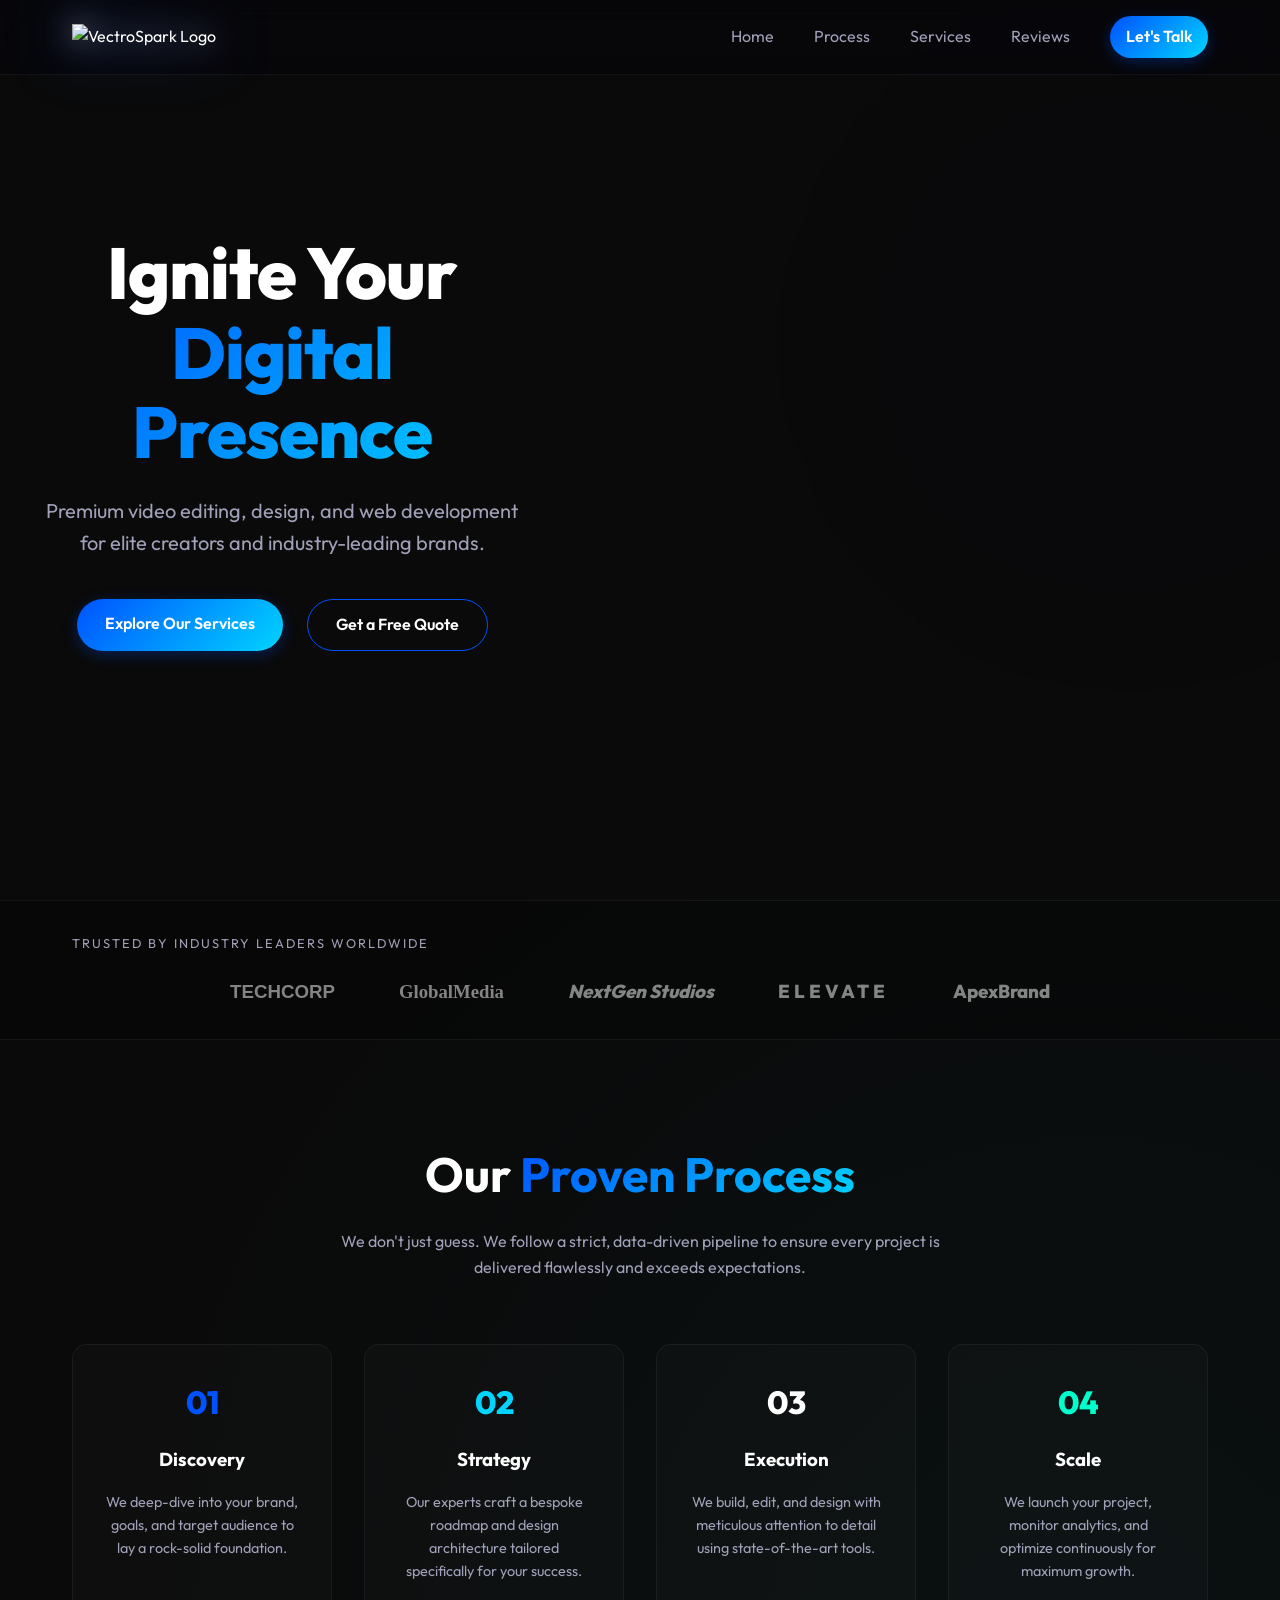
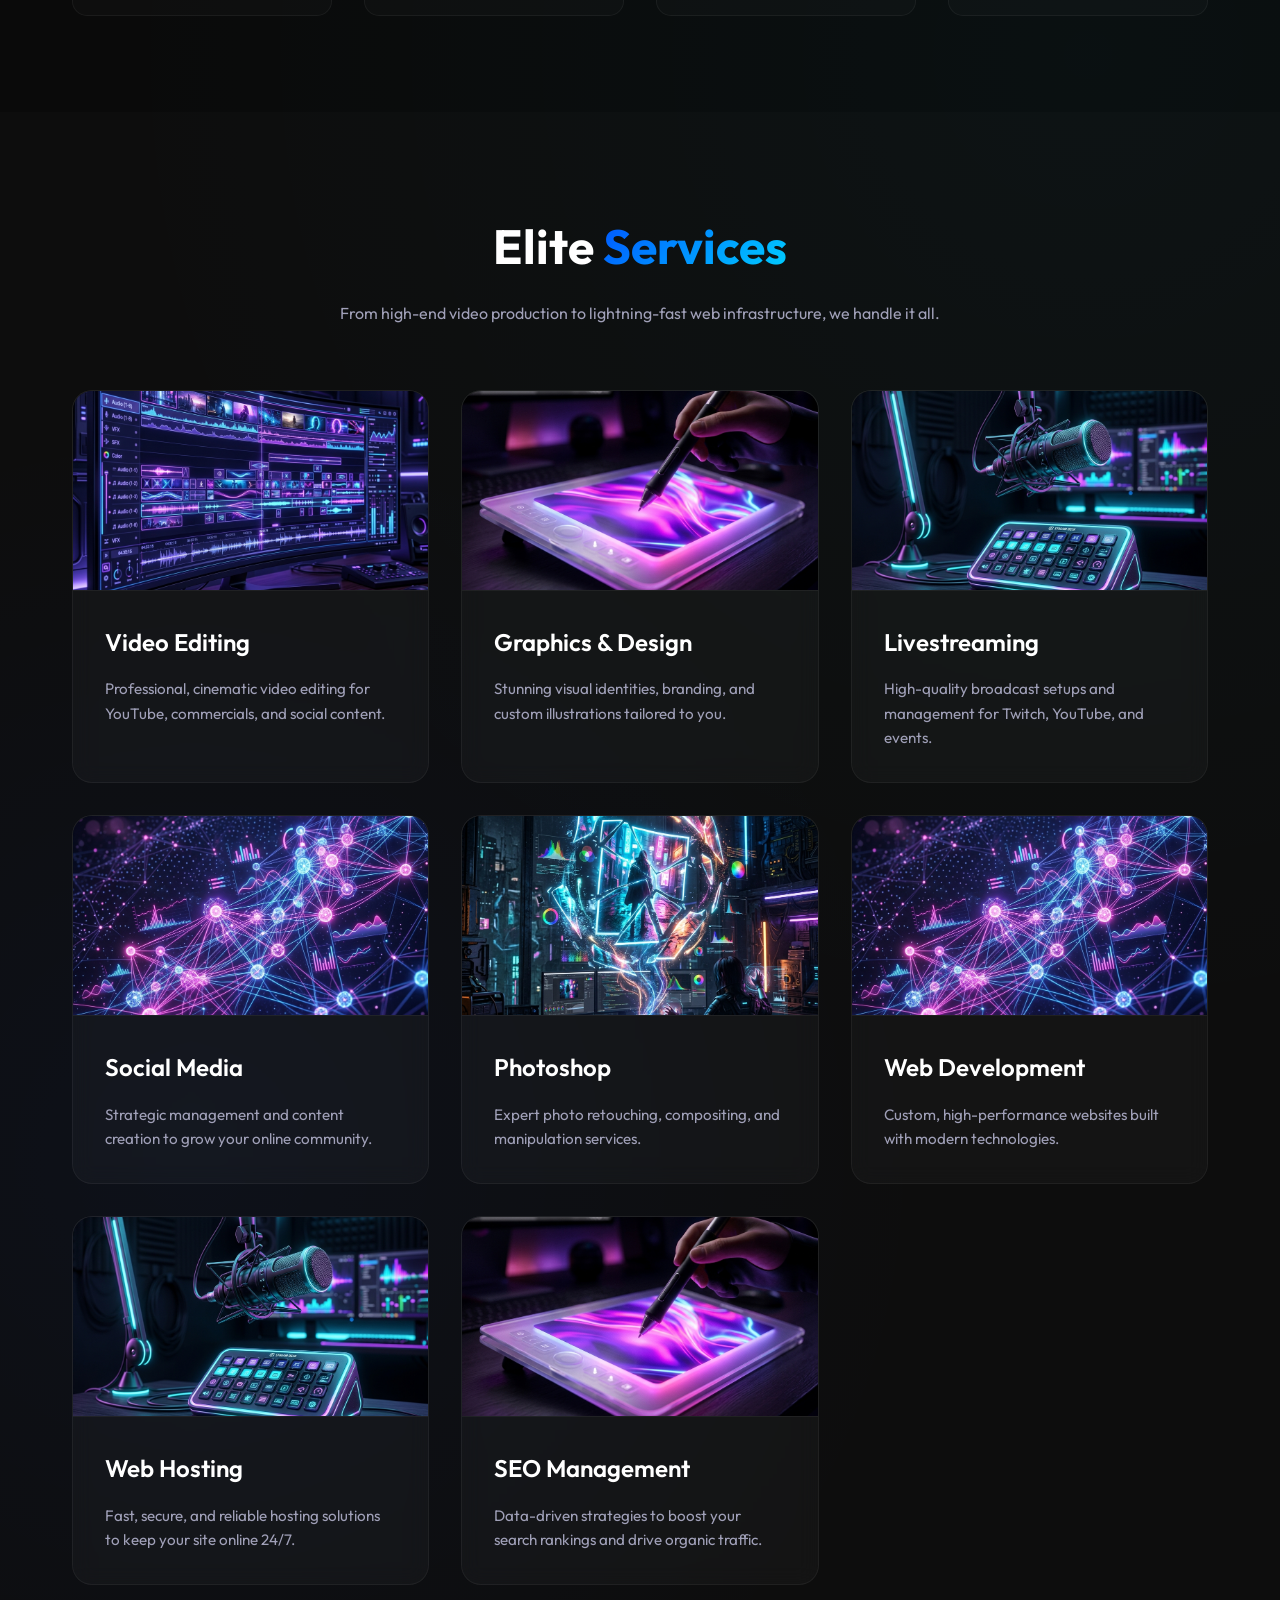
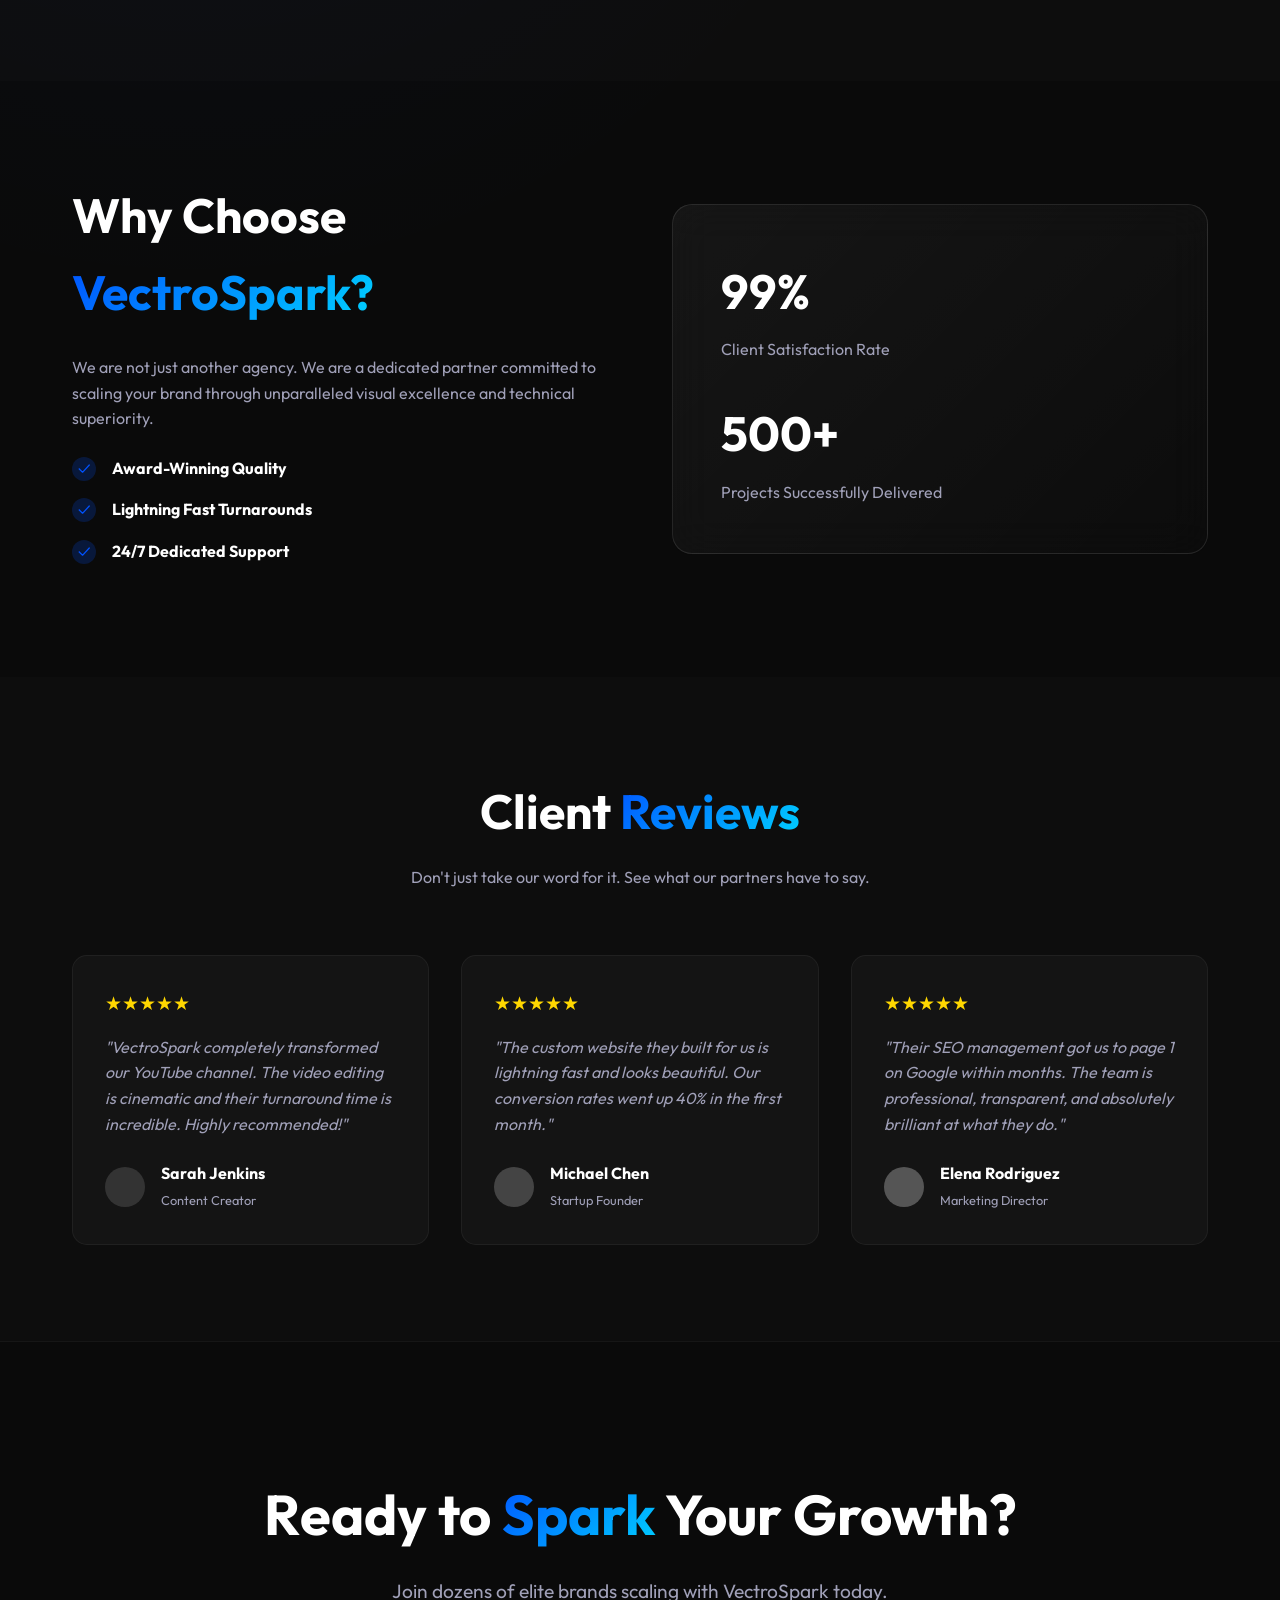
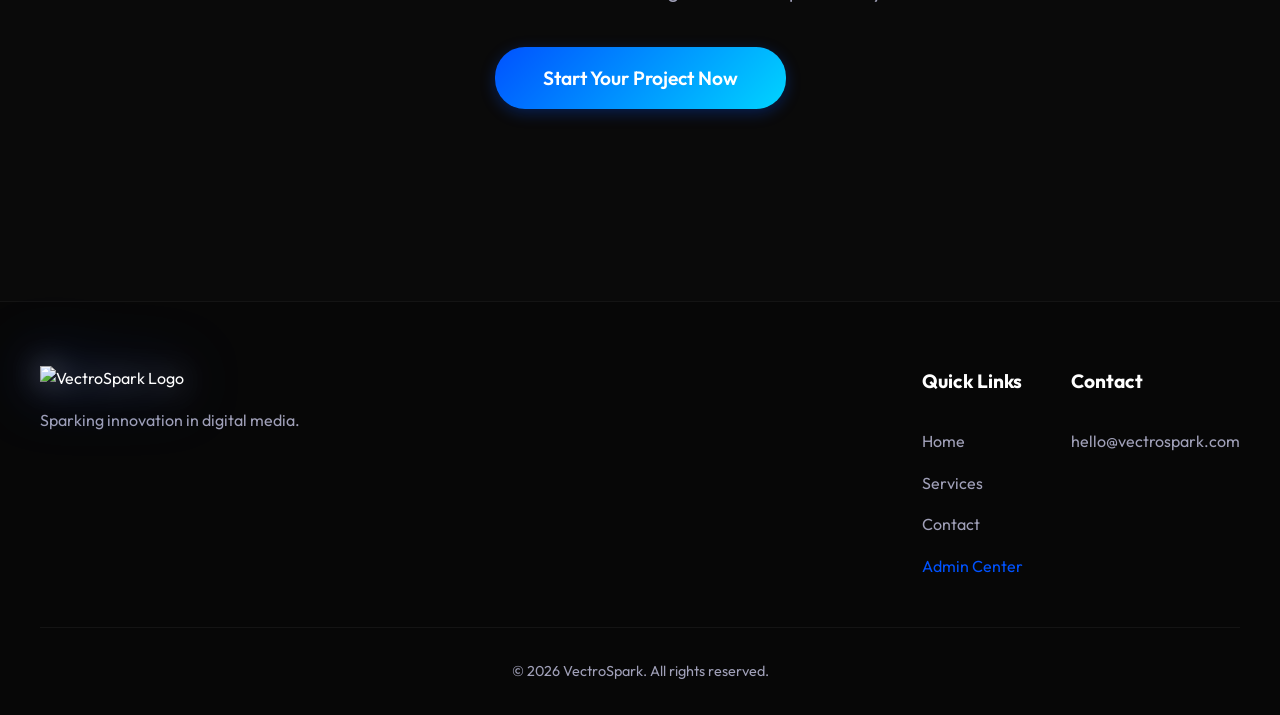
==== commit fd924ad4: "Updated brand colors to Electric Blue and Cyan" ====
--- a/index.html
+++ b/index.html
@@ -29,7 +29,7 @@
         <div class="hero-visual animate-fade" style="position: relative; z-index: 10;">
             <!-- Subtle obsidian glowing accents -->
             <div class="glow-orb orb-1" style="background: rgba(255,255,255,0.02); filter: blur(120px);"></div>
-            <div class="glow-orb orb-2" style="background: rgba(138,43,226,0.05); filter: blur(150px);"></div>
+            <div class="glow-orb orb-2" style="background: rgba(0,82,255,0.05); filter: blur(150px);"></div>
         </div>
     </header>
 
@@ -156,15 +156,15 @@
                     <p style="color: var(--text-secondary); margin-bottom: 1.5rem;">We are not just another agency. We are a dedicated partner committed to scaling your brand through unparalleled visual excellence and technical superiority.</p>
                     <ul style="list-style: none; padding: 0;">
                         <li style="margin-bottom: 1rem; display: flex; align-items: center; gap: 1rem;">
-                            <div style="background: rgba(138,43,226,0.2); padding: 5px; border-radius: 50%; width: 24px; height: 24px; display: flex; align-items: center; justify-content: center; color: var(--accent-1);">✓</div>
+                            <div style="background: rgba(0,82,255,0.2); padding: 5px; border-radius: 50%; width: 24px; height: 24px; display: flex; align-items: center; justify-content: center; color: var(--accent-1);">✓</div>
                             <strong>Award-Winning Quality</strong>
                         </li>
                         <li style="margin-bottom: 1rem; display: flex; align-items: center; gap: 1rem;">
-                            <div style="background: rgba(138,43,226,0.2); padding: 5px; border-radius: 50%; width: 24px; height: 24px; display: flex; align-items: center; justify-content: center; color: var(--accent-1);">✓</div>
+                            <div style="background: rgba(0,82,255,0.2); padding: 5px; border-radius: 50%; width: 24px; height: 24px; display: flex; align-items: center; justify-content: center; color: var(--accent-1);">✓</div>
                             <strong>Lightning Fast Turnarounds</strong>
                         </li>
                         <li style="margin-bottom: 1rem; display: flex; align-items: center; gap: 1rem;">
-                            <div style="background: rgba(138,43,226,0.2); padding: 5px; border-radius: 50%; width: 24px; height: 24px; display: flex; align-items: center; justify-content: center; color: var(--accent-1);">✓</div>
+                            <div style="background: rgba(0,82,255,0.2); padding: 5px; border-radius: 50%; width: 24px; height: 24px; display: flex; align-items: center; justify-content: center; color: var(--accent-1);">✓</div>
                             <strong>24/7 Dedicated Support</strong>
                         </li>
                     </ul>
--- a/style.css
+++ b/style.css
@@ -3,14 +3,14 @@
     --bg-color: #05050a;
     --text-primary: #ffffff;
     --text-secondary: #a0a0b8;
-    --accent-1: #8a2be2; /* Purple */
-    --accent-2: #ff1493; /* Pink */
-    --accent-3: #00ffff; /* Cyan */
+    --accent-1: #0052FF; /* Electric Blue */
+    --accent-2: #00D4FF; /* Vibrant Cyan */
+    --accent-3: #FFFFFF; /* White */
     --gradient-primary: linear-gradient(135deg, var(--accent-1), var(--accent-2));
-    --gradient-glow: linear-gradient(135deg, rgba(138, 43, 226, 0.5), rgba(255, 20, 147, 0.5));
+    --gradient-glow: linear-gradient(135deg, rgba(0, 82, 255, 0.5), rgba(0, 212, 255, 0.5));
     --glass-bg: rgba(255, 255, 255, 0.03);
-    --glass-border: rgba(255, 255, 255, 0.08);
-    --transition-smooth: all 0.4s cubic-bezier(0.175, 0.885, 0.32, 1.275);
+    --glass-border: rgba(255, 255, 255, 0.05);
+    --transition-smooth: all 0.4s cubic-bezier(0.4, 0, 0.2, 1);
 }
 
 * {
@@ -23,8 +23,8 @@
     font-family: 'Outfit', sans-serif;
     background-color: #0a0a0a;
     background-image: 
-        radial-gradient(circle at 15% 50%, rgba(138, 43, 226, 0.05), transparent 25%),
-        radial-gradient(circle at 85% 30%, rgba(0, 255, 255, 0.03), transparent 25%);
+        radial-gradient(circle at 15% 50%, rgba(0, 82, 255, 0.05), transparent 25%),
+        radial-gradient(circle at 85% 30%, rgba(0, 212, 255, 0.03), transparent 25%);
     color: var(--text-primary);
     line-height: 1.6;
     overflow-x: hidden;
@@ -135,7 +135,7 @@
 
 .logo img {
     height: 120px; /* Massively increased for visibility */
-    filter: drop-shadow(0 0 15px rgba(255, 255, 255, 0.5)) drop-shadow(0 0 30px rgba(138, 43, 226, 0.8));
+    filter: drop-shadow(0 0 15px rgba(255, 255, 255, 0.5)) drop-shadow(0 0 30px rgba(0, 82, 255, 0.8));
     transition: transform 0.3s ease;
 }
 .logo img:hover {
@@ -168,13 +168,13 @@
     border-radius: 30px;
     font-weight: 600;
     transition: var(--transition-smooth);
-    box-shadow: 0 4px 15px rgba(138, 43, 226, 0.3);
+    box-shadow: 0 4px 15px rgba(0, 82, 255, 0.3);
     display: inline-block;
 }
 
 .btn-primary:hover {
     transform: translateY(-2px) scale(1.05);
-    box-shadow: 0 6px 20px rgba(255, 20, 147, 0.5);
+    box-shadow: 0 6px 20px rgba(0, 212, 255, 0.5);
 }
 
 .btn-secondary {
@@ -189,9 +189,9 @@
 }
 
 .btn-secondary:hover {
-    background: rgba(138, 43, 226, 0.1);
-    border-color: var(--accent-2);
-    box-shadow: 0 0 15px rgba(255, 20, 147, 0.2);
+    background: rgba(0, 82, 255, 0.1);
+    border-color: rgba(0, 212, 255, 0.4);
+    box-shadow: 0 15px 30px rgba(0, 0, 0, 0.3), 0 0 20px rgba(0, 82, 255, 0.2);
 }
 
 /* Hero Section */
@@ -358,7 +358,7 @@
 .footer-logo {
     height: 120px; /* Massively increased */
     margin-bottom: 1rem;
-    filter: drop-shadow(0 0 15px rgba(255, 255, 255, 0.5)) drop-shadow(0 0 30px rgba(138, 43, 226, 0.8));
+    filter: drop-shadow(0 0 15px rgba(255, 255, 255, 0.5)) drop-shadow(0 0 30px rgba(0, 82, 255, 0.8));
 }
 
 .footer-brand p {
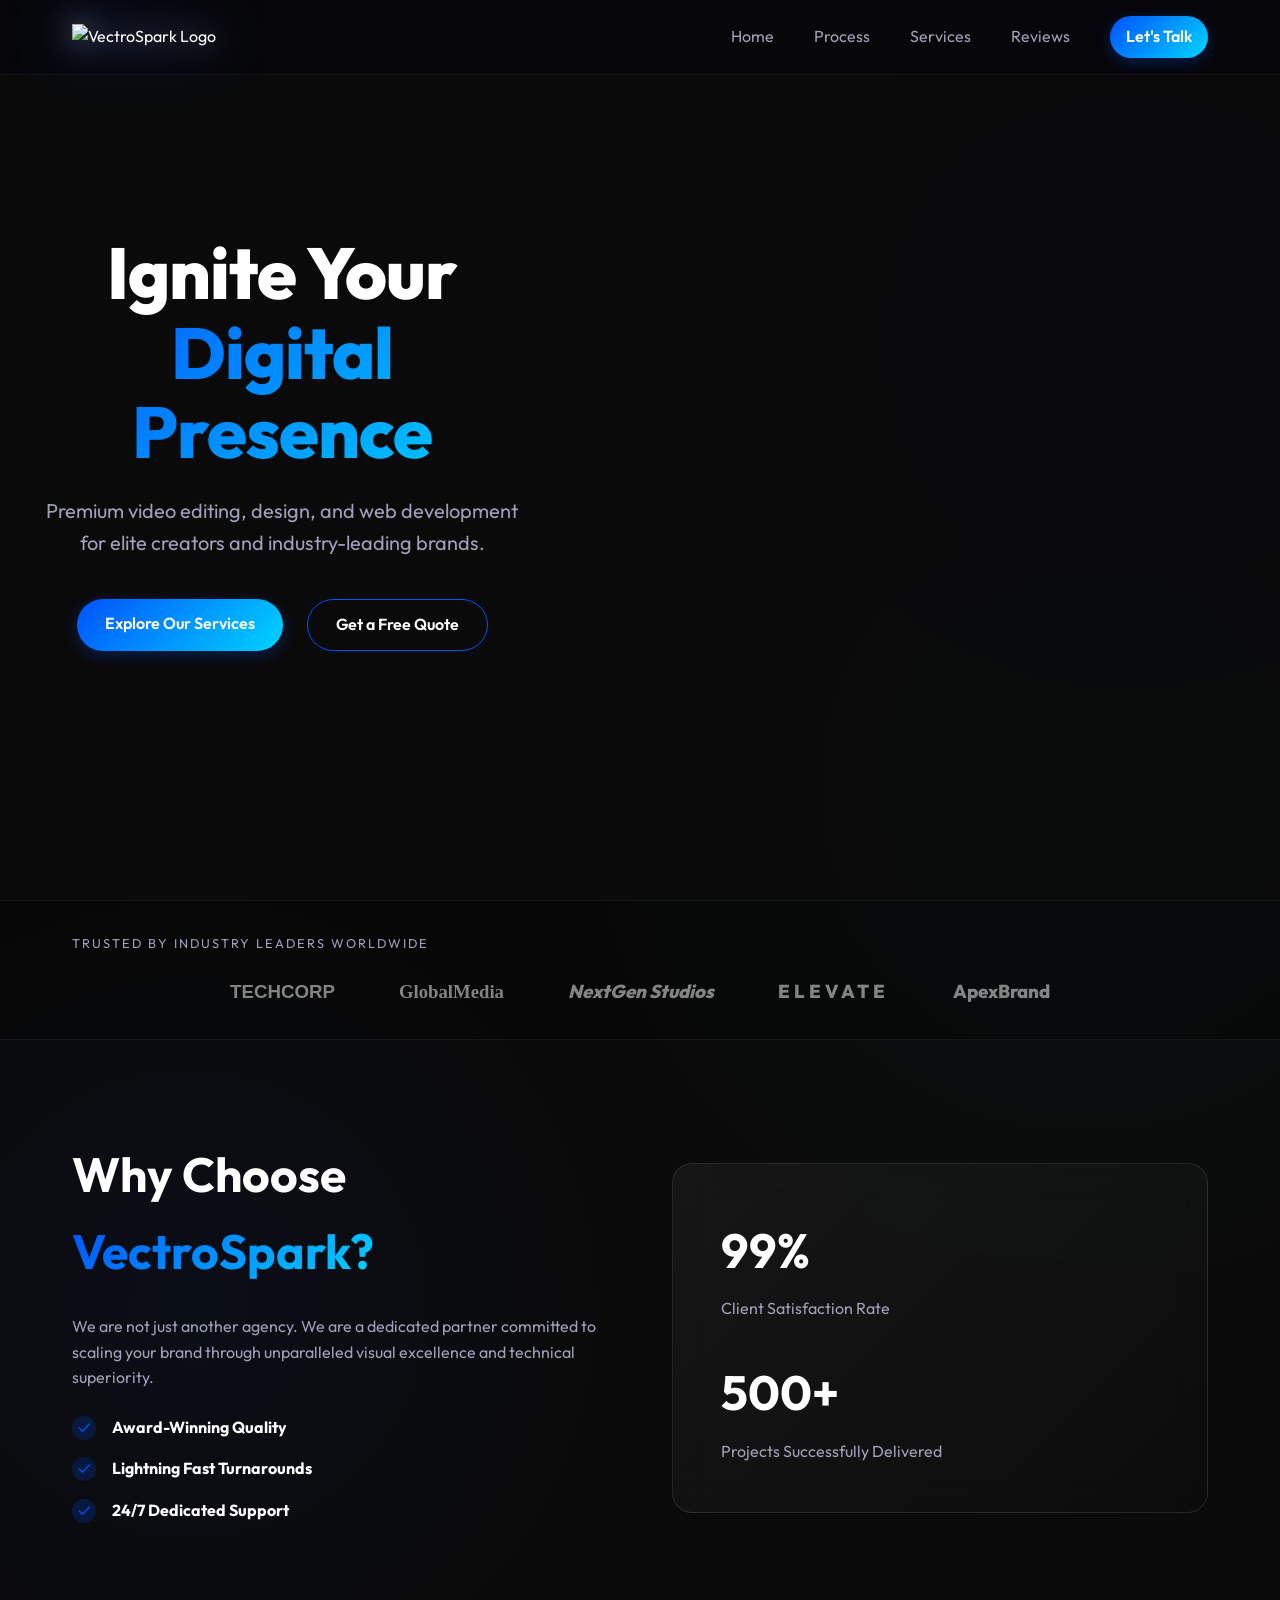
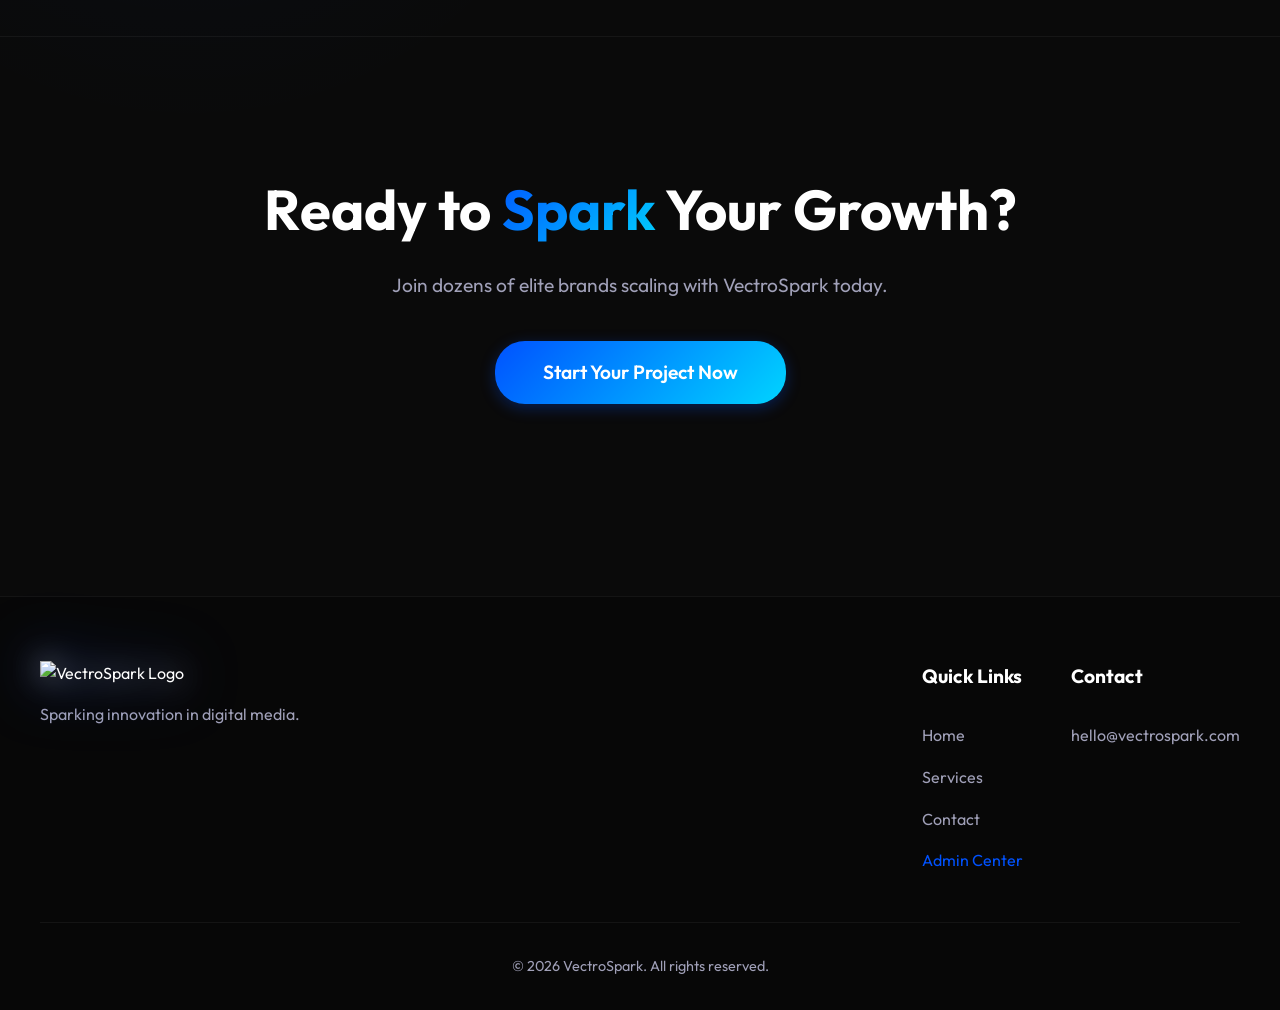
==== commit 2a8a543a: "Refactored to multi-page architecture: split Process, Services, and Reviews into dedicated HTML file" ====
--- a/index.html
+++ b/index.html
@@ -47,105 +47,7 @@
         </div>
     </section>
 
-    <!-- PROVEN PROCESS -->
-    <section id="process" class="section">
-        <div class="container">
-            <div style="text-align: center; margin-bottom: 4rem;">
-                <h2 class="section-title" style="margin-bottom: 1rem;">Our <span class="gradient-text">Proven Process</span></h2>
-                <p style="color: var(--text-secondary); max-width: 600px; margin: 0 auto;">We don't just guess. We follow a strict, data-driven pipeline to ensure every project is delivered flawlessly and exceeds expectations.</p>
-            </div>
-            <div style="display: grid; grid-template-columns: repeat(auto-fit, minmax(220px, 1fr)); gap: 2rem;">
-                <div style="background: rgba(255,255,255,0.02); border: 1px solid rgba(255,255,255,0.05); padding: 2rem; border-radius: 15px; text-align: center;">
-                    <div style="font-size: 2rem; color: var(--accent-1); margin-bottom: 1rem; font-weight: 800;">01</div>
-                    <h3 style="margin-bottom: 1rem;">Discovery</h3>
-                    <p style="color: var(--text-secondary); font-size: 0.9rem;">We deep-dive into your brand, goals, and target audience to lay a rock-solid foundation.</p>
-                </div>
-                <div style="background: rgba(255,255,255,0.02); border: 1px solid rgba(255,255,255,0.05); padding: 2rem; border-radius: 15px; text-align: center;">
-                    <div style="font-size: 2rem; color: var(--accent-2); margin-bottom: 1rem; font-weight: 800;">02</div>
-                    <h3 style="margin-bottom: 1rem;">Strategy</h3>
-                    <p style="color: var(--text-secondary); font-size: 0.9rem;">Our experts craft a bespoke roadmap and design architecture tailored specifically for your success.</p>
-                </div>
-                <div style="background: rgba(255,255,255,0.02); border: 1px solid rgba(255,255,255,0.05); padding: 2rem; border-radius: 15px; text-align: center;">
-                    <div style="font-size: 2rem; color: var(--accent-3); margin-bottom: 1rem; font-weight: 800;">03</div>
-                    <h3 style="margin-bottom: 1rem;">Execution</h3>
-                    <p style="color: var(--text-secondary); font-size: 0.9rem;">We build, edit, and design with meticulous attention to detail using state-of-the-art tools.</p>
-                </div>
-                <div style="background: rgba(255,255,255,0.02); border: 1px solid rgba(255,255,255,0.05); padding: 2rem; border-radius: 15px; text-align: center;">
-                    <div style="font-size: 2rem; color: #00ffcc; margin-bottom: 1rem; font-weight: 800;">04</div>
-                    <h3 style="margin-bottom: 1rem;">Scale</h3>
-                    <p style="color: var(--text-secondary); font-size: 0.9rem;">We launch your project, monitor analytics, and optimize continuously for maximum growth.</p>
-                </div>
-            </div>
-        </div>
-    </section>
 
-    <!-- SERVICES -->
-    <section id="services" class="services-section section" style="background: rgba(255,255,255,0.01);">
-        <div class="container">
-            <div style="text-align: center; margin-bottom: 4rem;">
-                <h2 class="section-title" style="margin-bottom: 1rem;">Elite <span class="gradient-text">Services</span></h2>
-                <p style="color: var(--text-secondary); max-width: 600px; margin: 0 auto;">From high-end video production to lightning-fast web infrastructure, we handle it all.</p>
-            </div>
-            <div class="services-grid">
-                <a href="services/video-editing.html" class="service-card hidden">
-                    <img src="assets/video-editing.png" alt="Video Editing" class="card-img">
-                    <div class="card-content">
-                        <h3>Video Editing</h3>
-                        <p>Professional, cinematic video editing for YouTube, commercials, and social content.</p>
-                    </div>
-                </a>
-                <a href="services/graphics-design.html" class="service-card hidden">
-                    <img src="assets/graphics-design.png" alt="Graphics & Design" class="card-img">
-                    <div class="card-content">
-                        <h3>Graphics & Design</h3>
-                        <p>Stunning visual identities, branding, and custom illustrations tailored to you.</p>
-                    </div>
-                </a>
-                <a href="services/livestreaming.html" class="service-card hidden">
-                    <img src="assets/livestreaming.png" alt="Livestreaming" class="card-img">
-                    <div class="card-content">
-                        <h3>Livestreaming</h3>
-                        <p>High-quality broadcast setups and management for Twitch, YouTube, and events.</p>
-                    </div>
-                </a>
-                <a href="services/social-media.html" class="service-card hidden">
-                    <img src="assets/social-media.png" alt="Social Media" class="card-img">
-                    <div class="card-content">
-                        <h3>Social Media</h3>
-                        <p>Strategic management and content creation to grow your online community.</p>
-                    </div>
-                </a>
-                <a href="services/photoshop.html" class="service-card hidden">
-                    <img src="assets/photoshop.png" alt="Photoshop" class="card-img">
-                    <div class="card-content">
-                        <h3>Photoshop</h3>
-                        <p>Expert photo retouching, compositing, and manipulation services.</p>
-                    </div>
-                </a>
-                <a href="services/web-development.html" class="service-card hidden">
-                    <img src="assets/social-media.png" alt="Web Development" class="card-img">
-                    <div class="card-content">
-                        <h3>Web Development</h3>
-                        <p>Custom, high-performance websites built with modern technologies.</p>
-                    </div>
-                </a>
-                <a href="services/web-hosting.html" class="service-card hidden">
-                    <img src="assets/livestreaming.png" alt="Web Hosting" class="card-img">
-                    <div class="card-content">
-                        <h3>Web Hosting</h3>
-                        <p>Fast, secure, and reliable hosting solutions to keep your site online 24/7.</p>
-                    </div>
-                </a>
-                <a href="services/seo-management.html" class="service-card hidden">
-                    <img src="assets/graphics-design.png" alt="SEO Management" class="card-img">
-                    <div class="card-content">
-                        <h3>SEO Management</h3>
-                        <p>Data-driven strategies to boost your search rankings and drive organic traffic.</p>
-                    </div>
-                </a>
-            </div>
-        </div>
-    </section>
 
     <!-- WHY CHOOSE US -->
     <section class="section">
@@ -181,54 +83,7 @@
         </div>
     </section>
 
-    <!-- TESTIMONIALS / REVIEWS -->
-    <section id="reviews" class="section" style="background: rgba(255,255,255,0.01);">
-        <div class="container">
-            <div style="text-align: center; margin-bottom: 4rem;">
-                <h2 class="section-title" style="margin-bottom: 1rem;">Client <span class="gradient-text">Reviews</span></h2>
-                <p style="color: var(--text-secondary); max-width: 600px; margin: 0 auto;">Don't just take our word for it. See what our partners have to say.</p>
-            </div>
-            <div style="display: grid; grid-template-columns: repeat(auto-fit, minmax(300px, 1fr)); gap: 2rem;">
-                
-                <div style="background: var(--glass-bg); border: 1px solid var(--glass-border); padding: 2rem; border-radius: 15px;">
-                    <div style="color: gold; margin-bottom: 1rem; font-size: 1.2rem;">★★★★★</div>
-                    <p style="font-style: italic; color: var(--text-secondary); margin-bottom: 1.5rem;">"VectroSpark completely transformed our YouTube channel. The video editing is cinematic and their turnaround time is incredible. Highly recommended!"</p>
-                    <div style="display: flex; align-items: center; gap: 1rem;">
-                        <div style="width: 40px; height: 40px; border-radius: 50%; background: #333;"></div>
-                        <div>
-                            <strong style="display: block;">Sarah Jenkins</strong>
-                            <span style="font-size: 0.8rem; color: var(--text-secondary);">Content Creator</span>
-                        </div>
-                    </div>
-                </div>
 
-                <div style="background: var(--glass-bg); border: 1px solid var(--glass-border); padding: 2rem; border-radius: 15px;">
-                    <div style="color: gold; margin-bottom: 1rem; font-size: 1.2rem;">★★★★★</div>
-                    <p style="font-style: italic; color: var(--text-secondary); margin-bottom: 1.5rem;">"The custom website they built for us is lightning fast and looks beautiful. Our conversion rates went up 40% in the first month."</p>
-                    <div style="display: flex; align-items: center; gap: 1rem;">
-                        <div style="width: 40px; height: 40px; border-radius: 50%; background: #444;"></div>
-                        <div>
-                            <strong style="display: block;">Michael Chen</strong>
-                            <span style="font-size: 0.8rem; color: var(--text-secondary);">Startup Founder</span>
-                        </div>
-                    </div>
-                </div>
-
-                <div style="background: var(--glass-bg); border: 1px solid var(--glass-border); padding: 2rem; border-radius: 15px;">
-                    <div style="color: gold; margin-bottom: 1rem; font-size: 1.2rem;">★★★★★</div>
-                    <p style="font-style: italic; color: var(--text-secondary); margin-bottom: 1.5rem;">"Their SEO management got us to page 1 on Google within months. The team is professional, transparent, and absolutely brilliant at what they do."</p>
-                    <div style="display: flex; align-items: center; gap: 1rem;">
-                        <div style="width: 40px; height: 40px; border-radius: 50%; background: #555;"></div>
-                        <div>
-                            <strong style="display: block;">Elena Rodriguez</strong>
-                            <span style="font-size: 0.8rem; color: var(--text-secondary);">Marketing Director</span>
-                        </div>
-                    </div>
-                </div>
-
-            </div>
-        </div>
-    </section>
 
     <!-- FINAL CTA -->
     <section class="section" style="text-align: center; border-top: 1px solid rgba(255,255,255,0.05); padding: 8rem 0;">
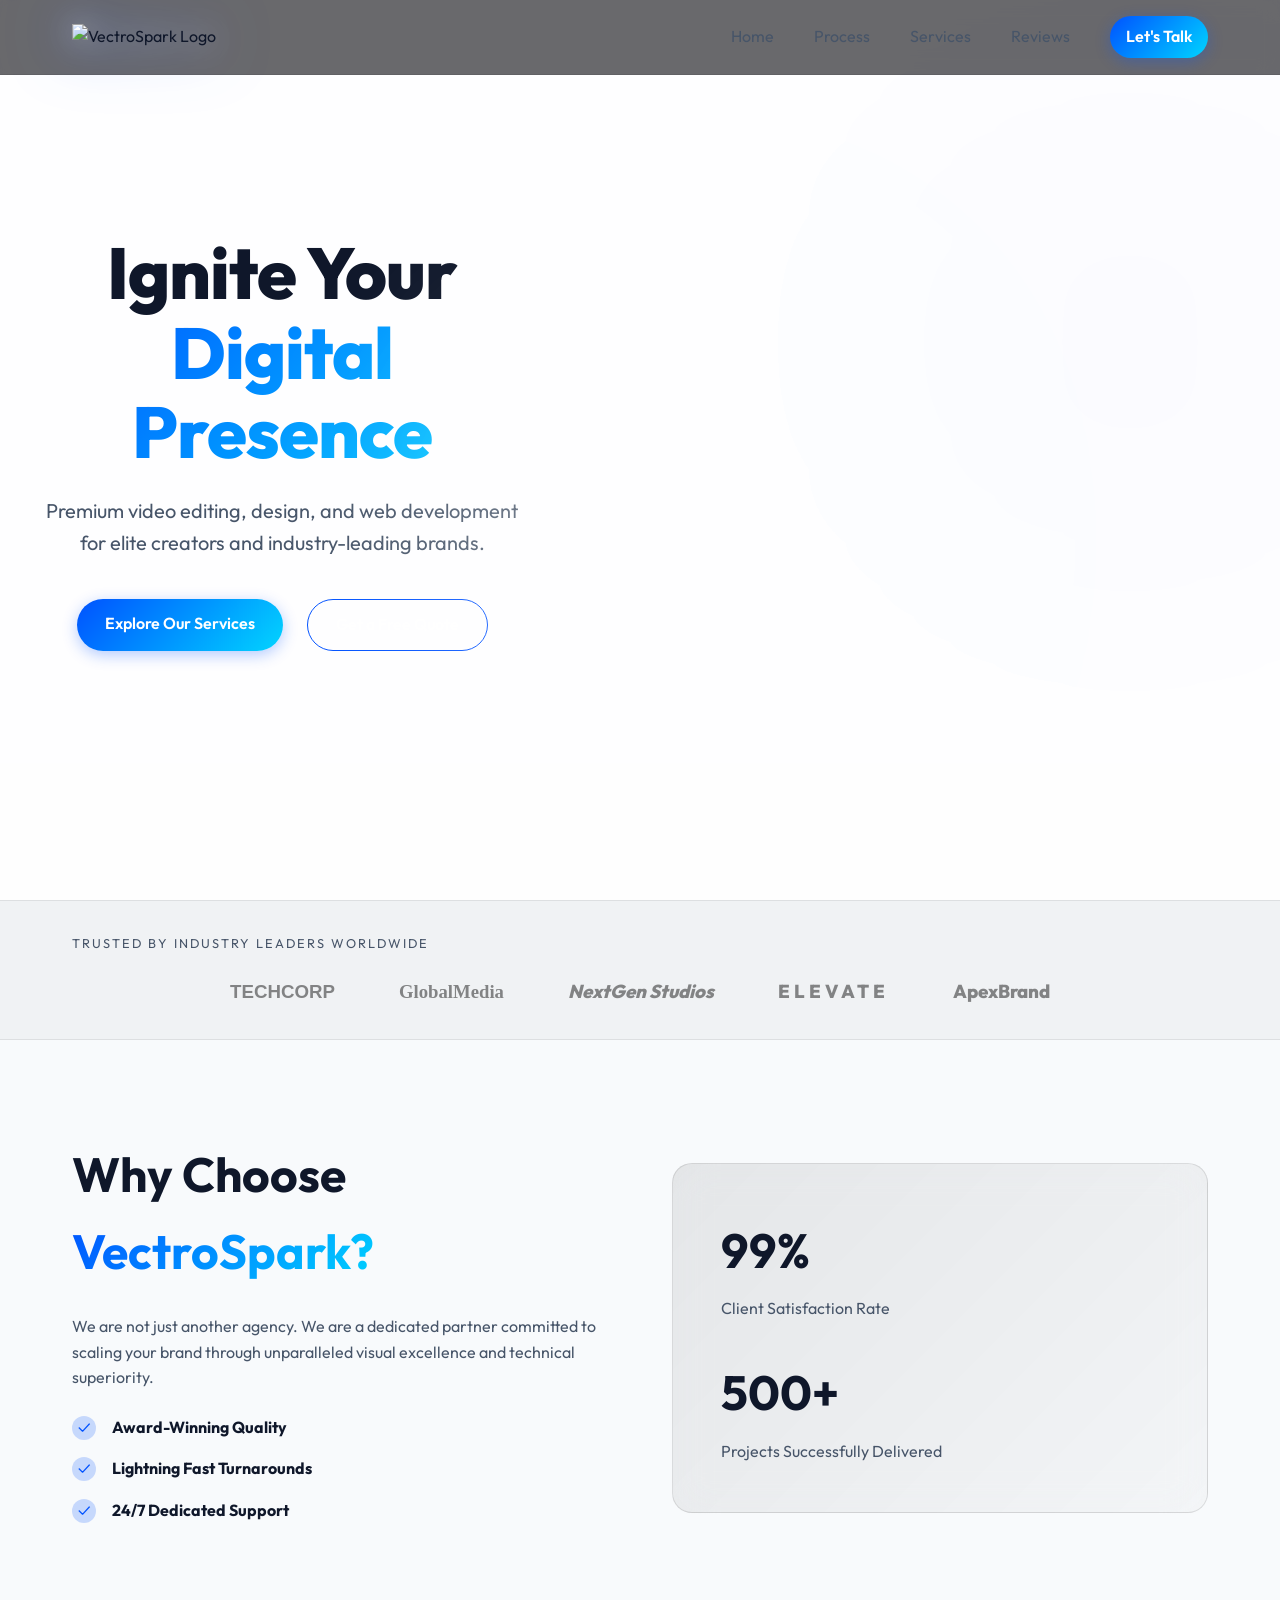
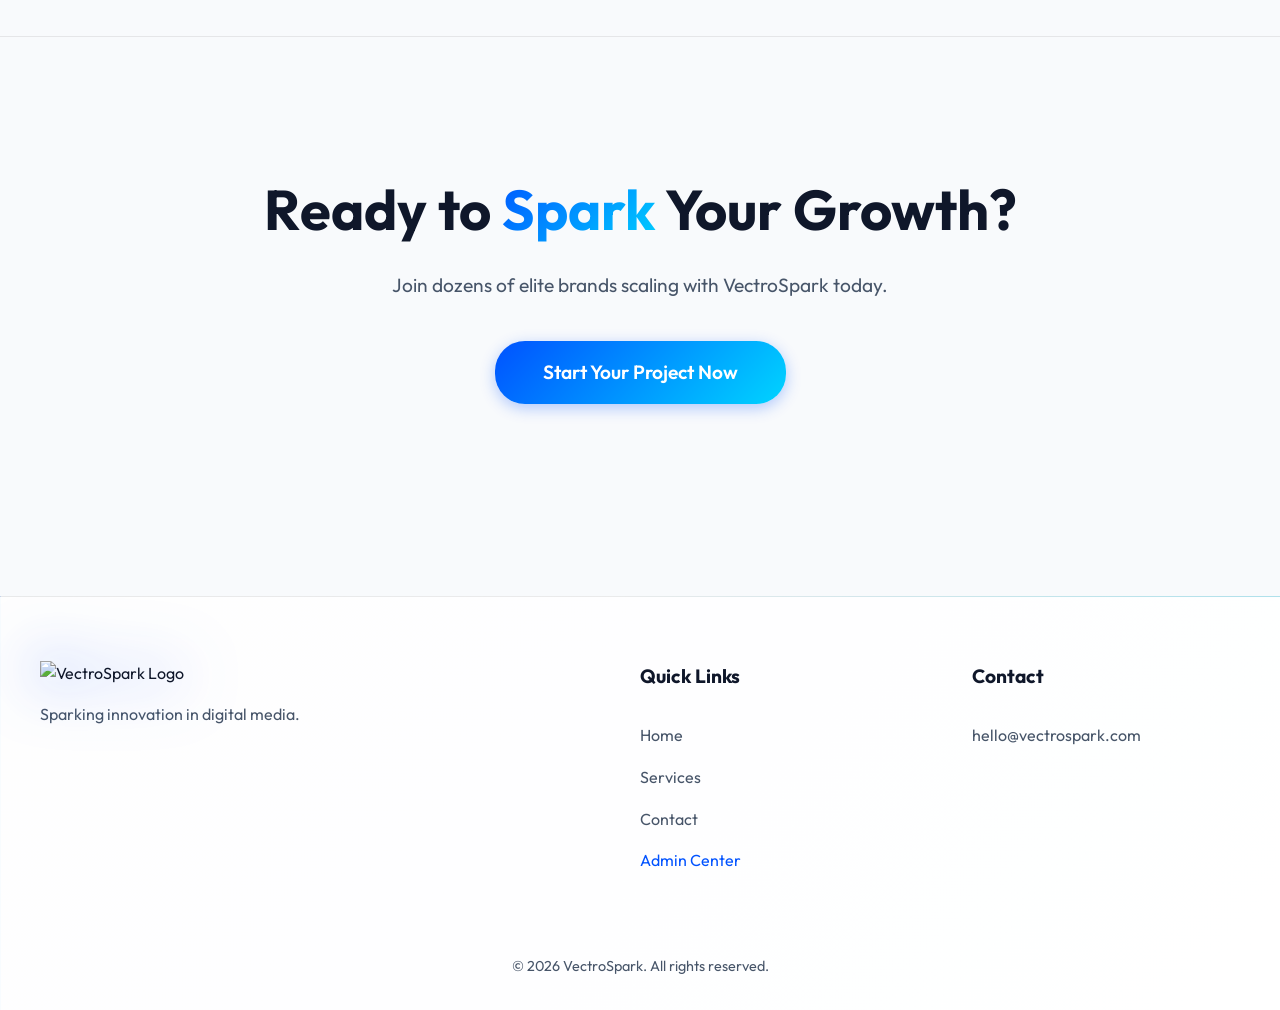
==== commit dbb9815a: "Completed Light Mode inline HTML replacements via PowerShell" ====
--- a/index.html
+++ b/index.html
@@ -28,13 +28,13 @@
         </div>
         <div class="hero-visual animate-fade" style="position: relative; z-index: 10;">
             <!-- Subtle obsidian glowing accents -->
-            <div class="glow-orb orb-1" style="background: rgba(255,255,255,0.02); filter: blur(120px);"></div>
+            <div class="glow-orb orb-1" style="background: #ffffff; filter: blur(120px);"></div>
             <div class="glow-orb orb-2" style="background: rgba(0,82,255,0.05); filter: blur(150px);"></div>
         </div>
     </header>
 
     <!-- TRUSTED BY SECTION -->
-    <section class="trust-section section" style="padding: 2rem 0; border-top: 1px solid rgba(255,255,255,0.05); border-bottom: 1px solid rgba(255,255,255,0.05); background: rgba(0,0,0,0.3);">
+    <section class="trust-section section" style="padding: 2rem 0; border-top: 1px solid rgba(0,0,0,0.08); border-bottom: 1px solid rgba(0,0,0,0.08); background: rgba(0,0,0,0.03);">
         <div class="container text-center">
             <p style="color: var(--text-secondary); text-transform: uppercase; letter-spacing: 2px; font-size: 0.8rem; margin-bottom: 1.5rem;">Trusted by industry leaders worldwide</p>
             <div style="display: flex; justify-content: center; gap: 4rem; flex-wrap: wrap; opacity: 0.5; filter: grayscale(100%);">
@@ -72,10 +72,10 @@
                     </ul>
                 </div>
                 <div style="flex: 1; min-width: 300px; position: relative;">
-                    <div style="background: linear-gradient(135deg, rgba(255,255,255,0.05), rgba(255,255,255,0.01)); padding: 3rem; border-radius: 20px; border: 1px solid rgba(255,255,255,0.1); backdrop-filter: blur(20px);">
-                        <h3 style="font-size: 3rem; margin-bottom: 0.5rem; color: white;">99%</h3>
+                    <div style="background: linear-gradient(135deg, rgba(0,0,0,0.08), rgba(0,0,0,0.02)); padding: 3rem; border-radius: 20px; border: 1px solid rgba(0,0,0,0.1); backdrop-filter: blur(20px);">
+                        <h3 style="font-size: 3rem; margin-bottom: 0.5rem; color: var(--text-primary);">99%</h3>
                         <p style="color: var(--text-secondary); margin-bottom: 2rem;">Client Satisfaction Rate</p>
-                        <h3 style="font-size: 3rem; margin-bottom: 0.5rem; color: white;">500+</h3>
+                        <h3 style="font-size: 3rem; margin-bottom: 0.5rem; color: var(--text-primary);">500+</h3>
                         <p style="color: var(--text-secondary);">Projects Successfully Delivered</p>
                     </div>
                 </div>
@@ -86,7 +86,7 @@
 
 
     <!-- FINAL CTA -->
-    <section class="section" style="text-align: center; border-top: 1px solid rgba(255,255,255,0.05); padding: 8rem 0;">
+    <section class="section" style="text-align: center; border-top: 1px solid rgba(0,0,0,0.08); padding: 8rem 0;">
         <div class="container">
             <h2 style="font-size: 3.5rem; margin-bottom: 1rem;">Ready to <span class="gradient-text">Spark</span> Your Growth?</h2>
             <p style="color: var(--text-secondary); font-size: 1.2rem; margin-bottom: 2.5rem; max-width: 600px; margin-left: auto; margin-right: auto;">Join dozens of elite brands scaling with VectroSpark today.</p>
--- a/style.css
+++ b/style.css
@@ -1,15 +1,15 @@
 /* Base & Tokens */
 :root {
-    --bg-color: #05050a;
-    --text-primary: #ffffff;
-    --text-secondary: #a0a0b8;
+    --bg-color: #f8fafc;
+    --text-primary: #0f172a;
+    --text-secondary: #475569;
     --accent-1: #0052FF; /* Electric Blue */
     --accent-2: #00D4FF; /* Vibrant Cyan */
-    --accent-3: #FFFFFF; /* White */
+    --accent-3: #0052FF;
     --gradient-primary: linear-gradient(135deg, var(--accent-1), var(--accent-2));
-    --gradient-glow: linear-gradient(135deg, rgba(0, 82, 255, 0.5), rgba(0, 212, 255, 0.5));
-    --glass-bg: rgba(255, 255, 255, 0.03);
-    --glass-border: rgba(255, 255, 255, 0.05);
+    --gradient-glow: linear-gradient(135deg, rgba(0, 82, 255, 0.1), rgba(0, 212, 255, 0.1));
+    --glass-bg: rgba(255, 255, 255, 0.8);
+    --glass-border: rgba(0, 0, 0, 0.08);
     --transition-smooth: all 0.4s cubic-bezier(0.4, 0, 0.2, 1);
 }
 
@@ -21,10 +21,7 @@
 
 body {
     font-family: 'Outfit', sans-serif;
-    background-color: #0a0a0a;
-    background-image: 
-        radial-gradient(circle at 15% 50%, rgba(0, 82, 255, 0.05), transparent 25%),
-        radial-gradient(circle at 85% 30%, rgba(0, 212, 255, 0.03), transparent 25%);
+    background-color: var(--bg-color);
     color: var(--text-primary);
     line-height: 1.6;
     overflow-x: hidden;
@@ -62,7 +59,7 @@
     content: '';
     position: absolute;
     top: 0; left: 0; width: 100%; height: 100%;
-    background: rgba(10, 10, 10, 0.75); /* Dark overlay to make text pop */
+    background: rgba(255, 255, 255, 0.85); /* Light overlay to make dark text pop */
     z-index: 2;
 }
 .bg-slider .slide {
@@ -113,15 +110,15 @@
 
 /* Glassmorphism Navbar */
 .glass-nav {
+    background: rgba(255, 255, 255, 0.6);
+    backdrop-filter: blur(10px);
+    -webkit-backdrop-filter: blur(10px);
+    border-bottom: 1px solid var(--glass-border);
     position: fixed;
+    width: 100%;
     top: 0;
-    width: 100%;
     z-index: 1000;
-    background: rgba(5, 5, 10, 0.6);
-    backdrop-filter: blur(12px);
-    -webkit-backdrop-filter: blur(12px);
-    border-bottom: 1px solid var(--glass-border);
-    transition: all 0.3s ease;
+    transition: var(--transition-smooth);
 }
 
 .nav-container {
@@ -336,19 +333,39 @@
 
 /* Footer */
 .footer {
+    background: linear-gradient(-45deg, #0052FF, #00D4FF, #ffffff, #f8fafc);
+    background-size: 400% 400%;
+    animation: gradientFooter 15s ease infinite;
+    padding: 4rem 0 2rem;
     border-top: 1px solid var(--glass-border);
-    padding: 4rem 2rem 2rem;
-    background: rgba(0, 0, 0, 0.3);
     margin-top: 4rem;
+    position: relative;
+    overflow: hidden;
+}
+
+@keyframes gradientFooter {
+    0% { background-position: 0% 50%; }
+    50% { background-position: 100% 50%; }
+    100% { background-position: 0% 50%; }
+}
+
+.footer::before {
+    content: '';
+    position: absolute;
+    top: 0; left: 0; width: 100%; height: 100%;
+    background: rgba(255, 255, 255, 0.85); /* Light overlay to keep text highly readable */
+    z-index: 0;
 }
 
 .footer-container {
+    display: grid;
+    grid-template-columns: 2fr 1fr 1fr;
+    gap: 4rem;
+    margin-bottom: 3rem;
+    position: relative;
+    z-index: 1;
     max-width: 1200px;
     margin: 0 auto;
-    display: flex;
-    flex-wrap: wrap;
-    justify-content: space-between;
-    gap: 3rem;
 }
 
 .footer-brand {
@@ -398,6 +415,8 @@
     border-top: 1px solid rgba(255, 255, 255, 0.05);
     color: var(--text-secondary);
     font-size: 0.9rem;
+    position: relative;
+    z-index: 1;
 }
 
 /* Animations */
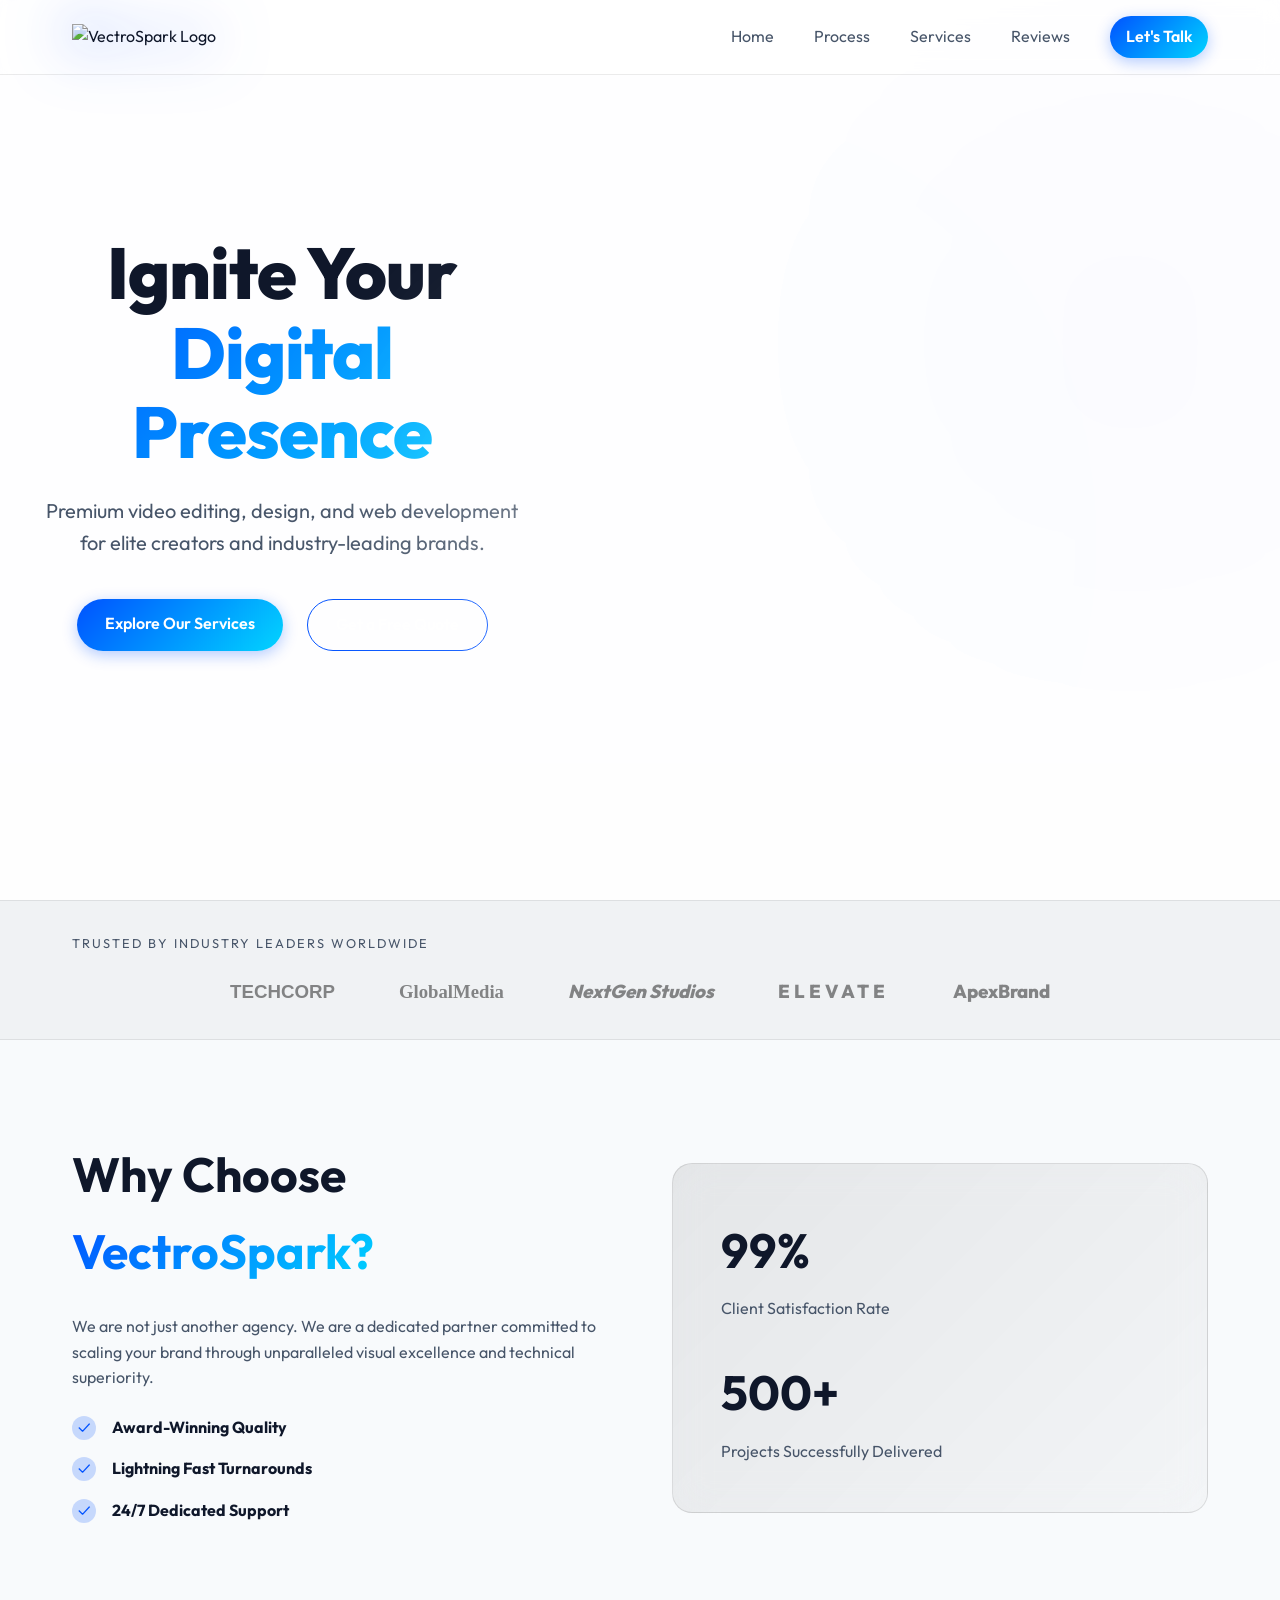
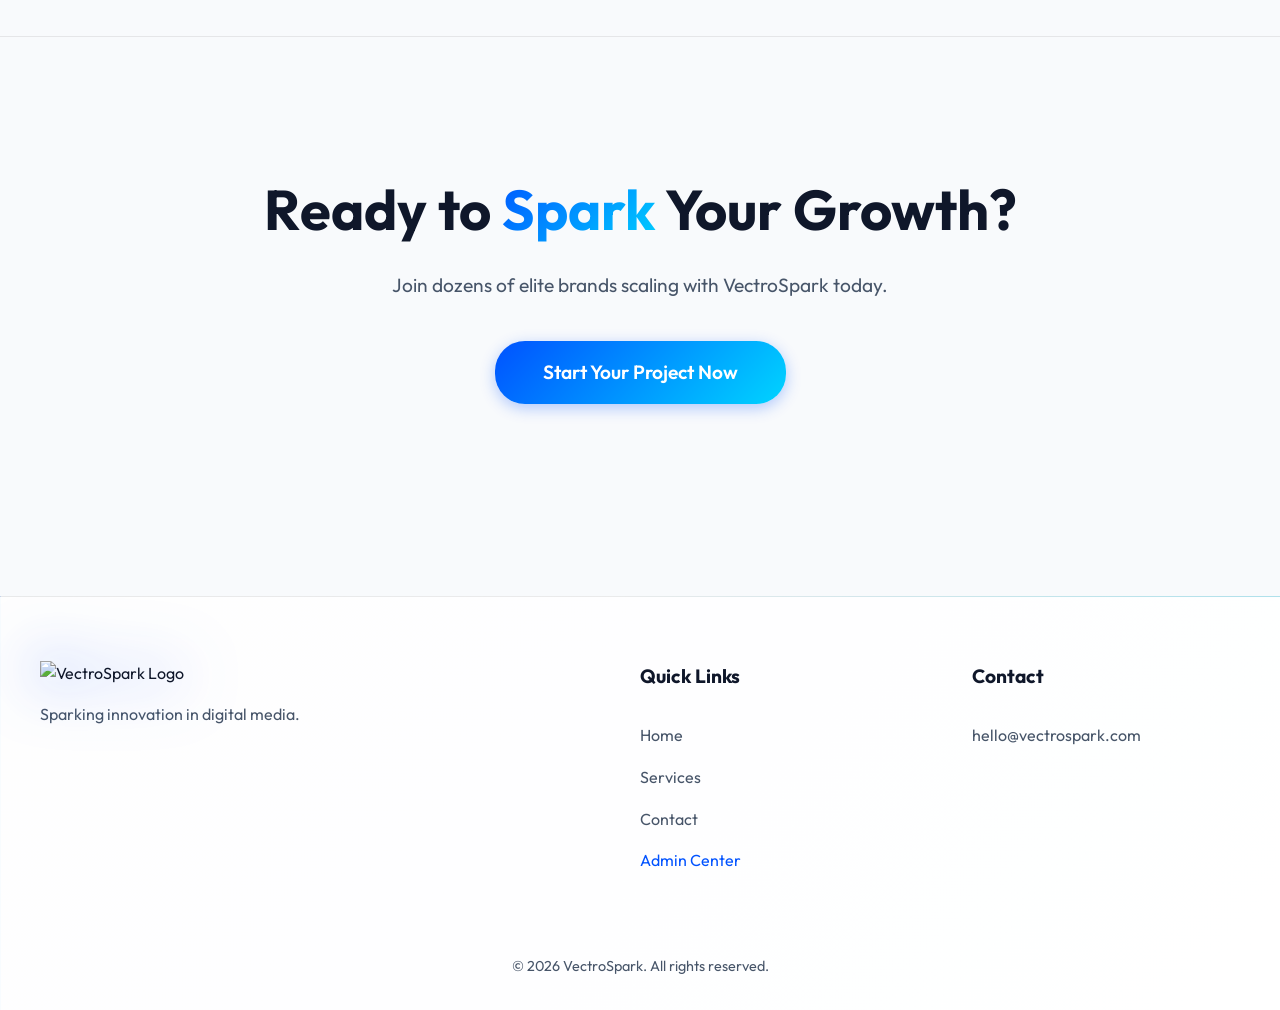
==== commit 60cfa27e: "Fixed navbar bug where script.js was overriding the light mode navbar with dark colors on scroll" ====
--- a/index.html
+++ b/index.html
@@ -5,7 +5,7 @@
     <meta name="viewport" content="width=device-width, initial-scale=1.0">
     <meta name="description" content="VectroSpark - Premium Media, Design & Web Services. Elevate your digital presence.">
     <title>VectroSpark | Digital Media & Creative Agency</title>
-    <link rel="stylesheet" href="style.css">
+    <link rel="stylesheet" href="style.css?v=3">
     <link href="https://fonts.googleapis.com/css2?family=Outfit:wght@300;400;600;800&display=swap" rel="stylesheet">
 </head>
 <body>
@@ -96,7 +96,7 @@
 
     <div id="footer-placeholder"></div>
 
-    <script src="components.js"></script>
-    <script src="script.js"></script>
+    <script src="components.js?v=3"></script>
+    <script src="script.js?v=3"></script>
 </body>
 </html>
